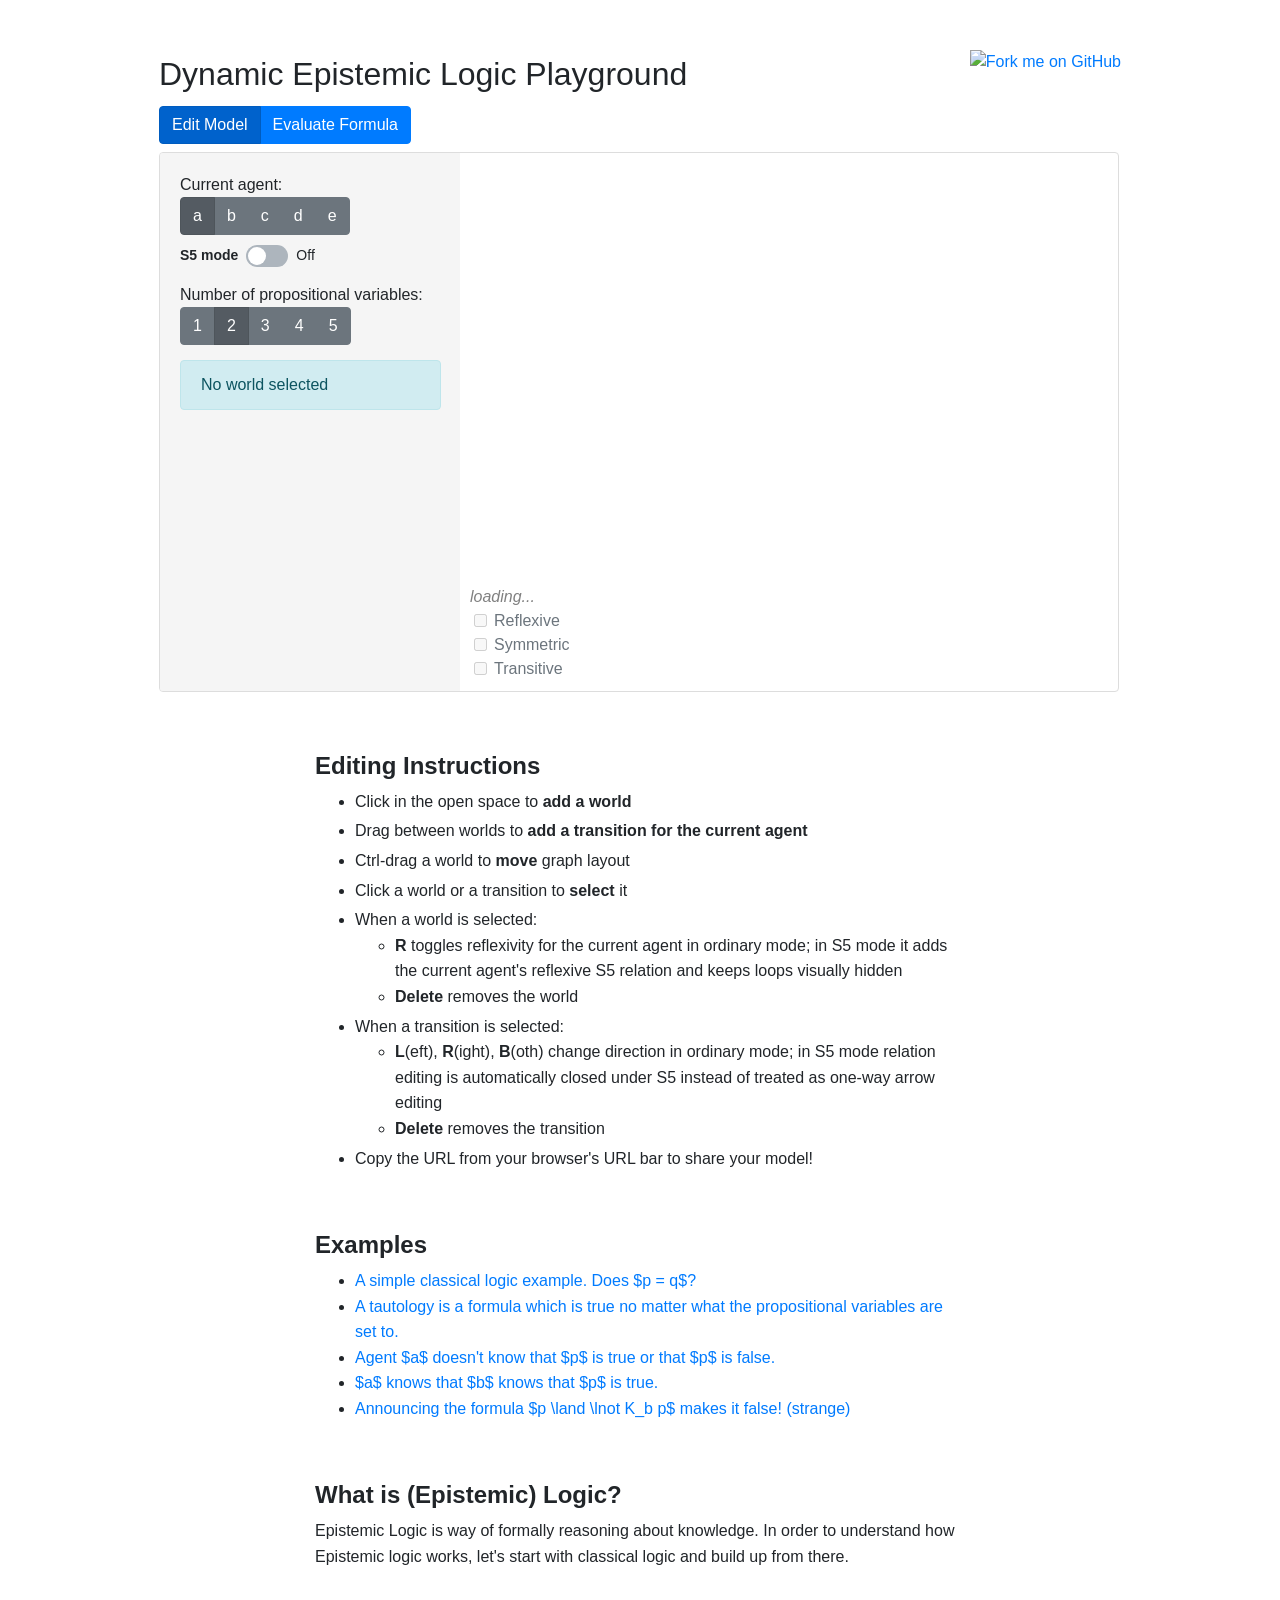
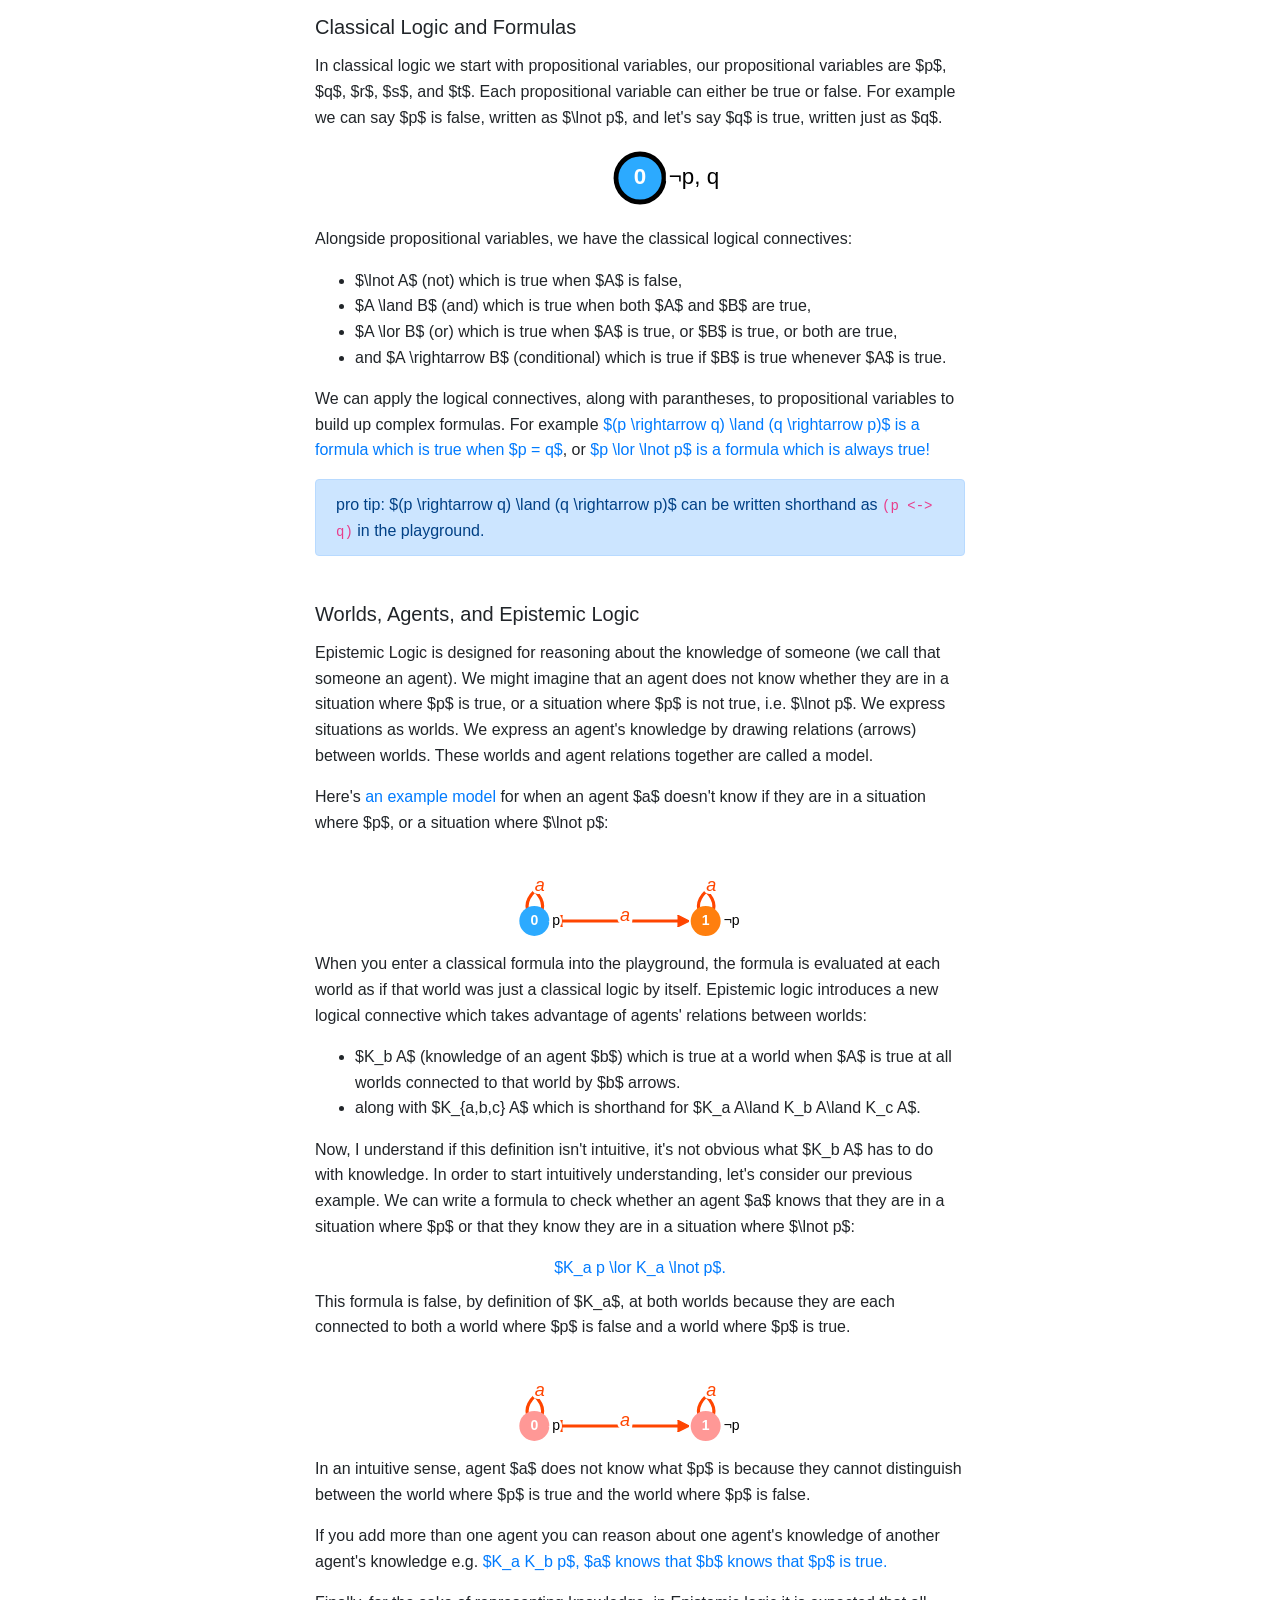
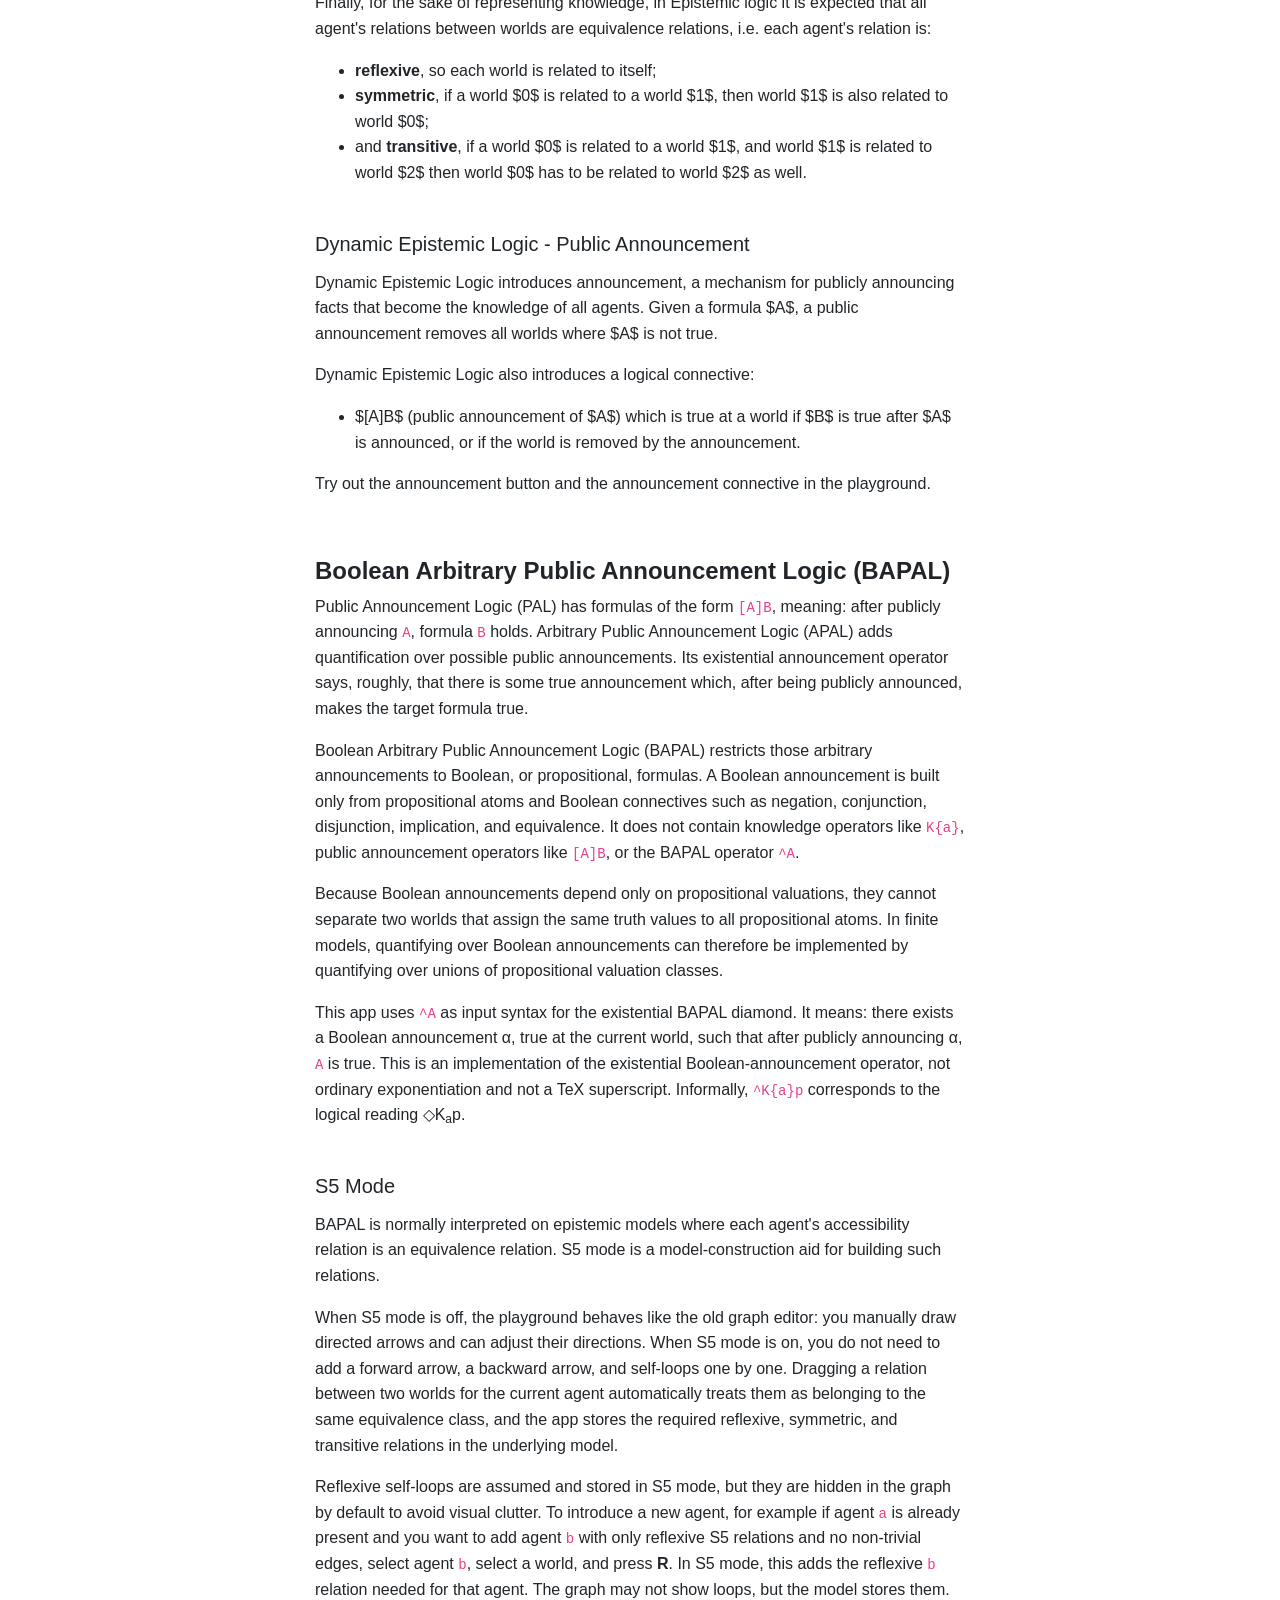
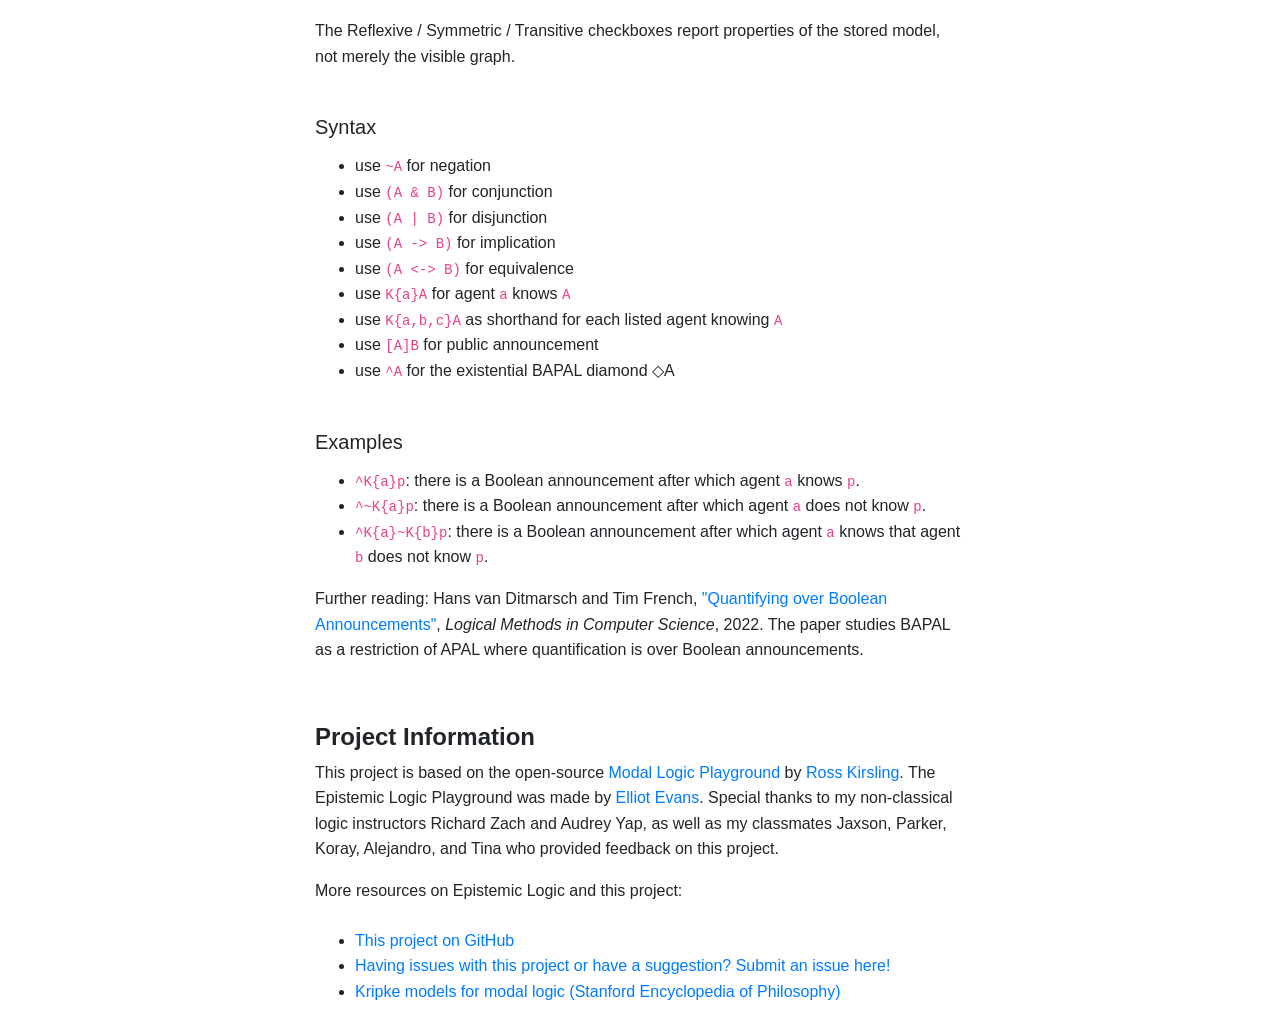
==== index.html @ 9761583e "add stronger verification and refine documentation on S5 button" ====
<!DOCTYPE html>
<html>
  <head>
    <meta charset="utf-8">
    <title>Dynamic Epistemic Logic Playground</title>
    <link rel="stylesheet" href="https://maxcdn.bootstrapcdn.com/bootstrap/4.0.0/css/bootstrap.min.css" integrity="sha384-Gn5384xqQ1aoWXA+058RXPxPg6fy4IWvTNh0E263XmFcJlSAwiGgFAW/dAiS6JXm" crossorigin="anonymous">
    <link rel="stylesheet" href="css/app.css">
  </head>

  <body>
    <div id="page-container">
      <a href="https://github.com/vezwork/modallogic"><img class="github-link" src="img/blacktocat-32.png" title="Fork me on GitHub"></a>
      <h1>Dynamic Epistemic Logic Playground</h1>
      <section id="app">
        <div id="mode-select" class="btn-group">
          <button class="btn btn-primary active" onclick="setAppMode(MODE.EDIT)">
            <i class="icon-pencil icon-white"></i> Edit Model
          </button>
          <button class="btn btn-primary" onclick="setAppMode(MODE.EVAL)">
            <i class="icon-eye-open icon-white"></i> Evaluate Formula
          </button>
        </div>
        <div id="app-body">
          <div class="panel tab-content">
            <div id="edit-pane" class="tab-pane active">
              <div class="agent-btns">
                Current agent:<br>
                <div class="btn-group">
                  <button class="btn btn-secondary active" onclick="setCurrentAgent(0)">a</button>
                  <button class="btn btn-secondary" onclick="setCurrentAgent(1)">b</button>
                  <button class="btn btn-secondary" onclick="setCurrentAgent(2)">c</button>
                  <button class="btn btn-secondary" onclick="setCurrentAgent(3)">d</button>
                  <button class="btn btn-secondary" onclick="setCurrentAgent(4)">e</button>
                </div>
                <div class="s5-mode mt-2">
                  <label class="s5-switch" for="s5-mode-toggle">
                    <span class="s5-switch-label">S5 mode</span>
                    <input id="s5-mode-toggle" type="checkbox" role="switch" onchange="setS5Mode(this.checked)">
                    <span class="s5-switch-slider" aria-hidden="true"></span>
                    <span id="s5-mode-state" class="s5-switch-state">Off</span>
                  </label>
                </div>
              </div>
              <div class="var-count mt-3">
                Number of propositional variables:<br>
                <div class="btn-group">
                  <button class="btn btn-secondary" onclick="setVarCount(1)">1</button>
                  <button class="btn btn-secondary active" onclick="setVarCount(2)">2</button>
                  <button class="btn btn-secondary" onclick="setVarCount(3)">3</button>
                  <button class="btn btn-secondary" onclick="setVarCount(4)">4</button>
                  <button class="btn btn-secondary" onclick="setVarCount(5)">5</button>
                </div>
              </div>
              <div class="alert alert-info">
                <div class="selected-node-id">No world selected</div>
                <table class="propvars inactive">
                  <tbody>
                    <tr class=""><td class="var-name">p:</td><td class="var-value"><div class="btn-group">
                      <button class="btn btn-small btn-success" onclick="setVarForSelectedNode(0,true)">True</button>
                      <button class="btn btn-small btn-danger" onclick="setVarForSelectedNode(0,false)">False</button>
                    </div></td></tr>
                    <tr class=""><td class="var-name">q:</td><td class="var-value"><div class="btn-group">
                      <button class="btn btn-small btn-success" onclick="setVarForSelectedNode(1,true)">True</button>
                      <button class="btn btn-small btn-danger" onclick="setVarForSelectedNode(1,false)">False</button>
                    </div></td></tr>
                    <tr class="inactive"><td class="var-name">r:</td><td class="var-value"><div class="btn-group">
                      <button class="btn btn-small btn-success" onclick="setVarForSelectedNode(2,true)">True</button>
                      <button class="btn btn-small btn-danger" onclick="setVarForSelectedNode(2,false)">False</button>
                    </div></td></tr>
                    <tr class="inactive"><td class="var-name">s:</td><td class="var-value"><div class="btn-group">
                      <button class="btn btn-small btn-success" onclick="setVarForSelectedNode(3,true)">True</button>
                      <button class="btn btn-small btn-danger" onclick="setVarForSelectedNode(3,false)">False</button>
                    </div></td></tr>
                    <tr class="inactive"><td class="var-name">t:</td><td class="var-value"><div class="btn-group">
                      <button class="btn btn-small btn-success" onclick="setVarForSelectedNode(4,true)">True</button>
                      <button class="btn btn-small btn-danger" onclick="setVarForSelectedNode(4,false)">False</button>
                    </div></td></tr>
                  </tbody>
                </table>
              </div>
            </div>
            <div id="eval-pane" class="tab-pane">
              <div class="eval-input">
                Enter a formula:
                <input type="text" placeholder="e.g., (p -> K{a}p)">
                <button class="btn btn-primary" onclick="evaluateFormula()">Evaluate</button>
                or
                <button class="btn btn-dark" onclick="announceFormula()">[📣]Announce</button>
              </div>
              <div class="eval-output inactive">
              </div>
              <div class="instructions">
                <ul class="unstyled pl-4">
                  <li>
                    When entering a formula:
                    <ul class="pl-2">
                      <li>use <code>~A</code> for $\lnot{}A$</li>
                      <li>use <code>(A &amp; B)</code> for $(A\land{}B)$</li>
                      <li>use <code>(A | B)</code> for $(A\lor{}B)$</li>
                      <li>use <code>(A -&gt; B)</code> for $(A\rightarrow{}B)$</li>
                      <li>use <code>K{a,b,c}A</code> for $K_{a,b,c}A$</li>
                      <li>use <code>[A]B</code> for $[A]B$</li>
                      <li>use <code>^A</code> for &#9671;A (BAPAL)</li>
                    </ul>
                  </li>
                </ul>
              </div>
            </div>
          </div>
          <div style="position: absolute; bottom: 10px; left: 310px; z-index: 10;">
            <i style="color: gray;" id="checks-title">loading...</i><br>
            <input type="checkbox" class="form-check-input ml-1" id="reflexive-check" disabled>
            <label class="form-check-label ml-4" for="reflexive-check">Reflexive</label><br>
            <input type="checkbox" class="form-check-input ml-1" id="symmetric-check" disabled>
            <label class="form-check-label ml-4" for="symmetric-check">Symmetric</label><br>
            <input type="checkbox" class="form-check-input ml-1" id="transitive-check" disabled>
            <label class="form-check-label ml-4" for="transitive-check">Transitive</label>
          </div>
          <div class="graph"></div>
          <div class="current-formula inactive"></div>
        </div>
      </section>
      <section class="text-section">
        <h2>Editing Instructions</h2>
        <ul class="unstyled">
          <li class="mb-1">Click in the open space to <strong>add a world</strong></li>
          <li class="mb-1">Drag between worlds to <strong>add a transition for the current agent</strong></li>
          <li class="mb-1">Ctrl-drag a world to <strong>move</strong> graph layout</li>
          <li class="mb-1">Click a world or a transition to <strong>select</strong> it</li>
          <li class="mb-1">
            When a world is selected:
            <ul>
              <li><strong>R</strong> toggles reflexivity for the current agent in ordinary mode; in S5 mode it adds the current agent's reflexive S5 relation and keeps loops visually hidden</li>
              <li><strong>Delete</strong> removes the world</li>
            </ul>
          </li>
          <li class="mb-1">
            When a transition is selected:
            <ul>
              <li><strong>L</strong>(eft), <strong>R</strong>(ight), <strong>B</strong>(oth) change direction in ordinary mode; in S5 mode relation editing is automatically closed under S5 instead of treated as one-way arrow editing</li>
              <li><strong>Delete</strong> removes the transition</li>
            </ul>
          </li>
          <li class="mb-1">Copy the URL from your browser's URL bar to share your model!</li>
        </ul>
      </section>
      <section class="text-section">
        <h2>Examples</h2>
        <ul>
        <li><a href="https://vezwork.github.io/modallogic/index.html?model=;AqS?formula=(p-q)&(q-p)">A simple classical logic example. Does $p = q$?</a></li>
        <li><a href="https://vezwork.github.io/modallogic/index.html?model=;AqS?formula=p|~p">A tautology is a formula which is true no matter what the propositional variables are set to.</a></li>
        <li><a href="https://vezwork.github.io/modallogic/index.html?model=ApS1a,0a,;AS0a,1a,?formula=K{a}p|(K{a}(~p))">Agent $a$ doesn't know that $p$ is true or that $p$ is false.</a></li>
        <li><a href="https://vezwork.github.io/modallogic/index.html?model=ApqS1a,0a,2b,0b,1b,4a,;ApqS0a,1a,2b,1b,0b,4a,;ApqS0b,1b,2b,2a,;;AS1a,0a,4a,4b,?formula=K{a}K{b}p">$a$ knows that $b$ knows that $p$ is true.</a></li>
        <li><a href="https://vezwork.github.io/modallogic/index.html?model=;ApS2b,3a,1b,1a,;AS1b,2a,2b,;ApqS1a,3a,3b,?formula=[p&~K{b}p](p&~K{b}p)">Announcing the formula $p \land \lnot K_b p$ makes it false! (strange)</a></li>
        </ul>
      </section>
      <section class="text-section">
        <h2>What is (Epistemic) Logic?</h2>
        Epistemic Logic is way of formally reasoning about knowledge.
        In order to understand how Epistemic logic works, let's start with classical logic and build
        up from there.
        <h3>Classical Logic and Formulas</h3>
        <p>
        In classical logic we start with propositional variables, our propositional
        variables are $p$, $q$, $r$, $s$, and $t$. Each propositional variable can either be
        true or false. For example we can say $p$ is false, written as $\lnot p$, and let's say
        $q$ is true, written just as $q$.
        </p>
        <svg viewbox="-50 -20 100 50" height="80" style="margin: 0 auto; display: block;">
          <g><circle class="node" r="15" style="fill: rgb(44, 170, 255); stroke-width: 3px; stroke: black;"></circle><text x="0" y="4" class="id" fill="white">0</text><text x="18" y="4" class="shadow">¬p, q</text><text x="18" y="4">¬p, q</text></g>
        </svg>
        <p>
        Alongside propositional variables, we have the classical logical connectives:
        </p>
        <ul>
          <li>$\lnot A$ (not) which is true when $A$ is false,</li>
          <li>$A \land B$ (and) which is true when both $A$ and $B$ are true,</li>
          <li>$A \lor B$ (or) which is true when $A$ is true, or $B$ is true, or both are true,</li>
          <li>and $A \rightarrow B$ (conditional) which is true if $B$ is true whenever $A$ is true.</li>
        </ul>
        <p>
        We can apply the logical connectives, along with parantheses,
        to propositional variables to build up complex formulas. For example
        <a href="https://vezwork.github.io/modallogic/index.html?model=;AqS?formula=(p-q)&(q-p)">$(p \rightarrow q) \land (q \rightarrow p)$ is a formula which is true when $p = q$</a>,
        or <a href="https://vezwork.github.io/modallogic/index.html?model=;AqS?formula=p|~p">$p \lor \lnot p$ is a formula which is always true!</a>
        </p>
        <div class="alert alert-primary mt-3">
          pro tip: $(p \rightarrow q) \land (q \rightarrow p)$ can
          be written shorthand as <code>(p &lt;-&gt; q)</code> in the playground.
        </div>
        <h3>Worlds, Agents, and Epistemic Logic</h3>
        <p>
        Epistemic Logic is designed for reasoning about the knowledge of someone (we call that someone an agent).
        We might imagine that an agent does not know whether they are in a situation where
        $p$ is true, or a situation where $p$ is not true, i.e. $\lnot p$.
        We express situations as worlds.
        We express an agent's knowledge by drawing relations (arrows) between worlds. These worlds
        and agent relations together are called a model.
        </p>
        <p>
        Here's <a href="https://vezwork.github.io/modallogic/index.html?model=ApS1a,0a,;AS0a,1a,">an example model</a> for when an agent $a$ doesn't know if they are in
        a situation where $p$, or a situation where $\lnot p$:
        </p>
        <svg viewbox="290 200 100 100" width="300" height="100" style="display: block; margin: 0 auto;">
          <defs><marker id="mid-arrow-a" viewBox="-2 -5 10 10" refX="0" markerWidth="10" markerHeight="10" orient="0"><text class="agent-text agent-a">a</text></marker></defs>
          <defs><marker id="end-arrow-a" viewBox="0 -5 10 10" refX="6" markerWidth="4" markerHeight="4" orient="auto"><path d="M0,-5L10,0L0,5" class="agent-a"></path></marker></defs>
          <defs><marker id="start-arrow-a" viewBox="0 -5 10 10" refX="4" markerWidth="4" markerHeight="4" orient="auto"><path d="M10,-5L0,0L10,5" fill="#000" class="agent-a"></path></marker></defs>
          <g><path class="link agent-a" d="M255.32746765464503,269.9349482346648Q287.66351853041107 269.967473900772,319.9995694061771 269.9999995668793Q352.3356202819432 270.0325252329866,384.6716711577092 270.0650508990939" style="marker-end: url(&quot;#end-arrow-a&quot;); marker-mid: url(&quot;#mid-arrow-a&quot;); marker-start: url(&quot;#start-arrow-a&quot;);"></path><path class="link agent-a" d="M234.32747827813984,269.9138251035397Q219.57956117754583 254.6638598185298,234.82747827813984 239.9138251035397Q250.07539537873384 254.6638598185298,235.32747827813984 269.9138251035397" style="marker-start: url(&quot;#start-arrow-a&quot;); marker-end: url(&quot;#end-arrow-a&quot;); marker-mid: url(&quot;#mid-arrow-a&quot;);"></path><path class="link agent-a" d="M405.6716605342144,270.08617403021896Q390.9237434336204 254.83620874520906,406.1716605342144 240.08617403021896Q421.41957763480843 254.83620874520906,406.6716605342144 270.08617403021896" style="marker-start: url(&quot;#start-arrow-a&quot;); marker-end: url(&quot;#end-arrow-a&quot;); marker-mid: url(&quot;#mid-arrow-a&quot;);"></path></g>
          <g><g class="" transform="translate(234.32747827813984,269.9138251035397)"><circle class="node" r="15" style="fill: rgb(44, 170, 255);"></circle><text x="0" y="4" class="id" fill="white">0</text><text x="18" y="4" class="shadow">p</text><text x="18" y="4">p</text></g><g transform="translate(405.6716605342144,270.08617403021896)"><circle class="node" r="15" style="fill: rgb(255, 127, 14); stroke-width: 3px; stroke: transparent;" transform=""></circle><text x="0" y="4" class="id" fill="white">1</text><text x="18" y="4" class="shadow">¬p</text><text x="18" y="4">¬p</text></g></g>
        </svg>
        <p>
        When you enter a classical formula into the playground, the formula is evaluated at each world as if that
        world was just a classical logic by itself. Epistemic logic introduces a new logical connective which takes advantage of agents' relations
        between worlds:
        </p>
        <ul>
          <li>$K_b A$ (knowledge of an agent $b$) which is true at a world when $A$ is true at all worlds connected to that
            world by $b$ arrows.</li>
          <li>along with $K_{a,b,c} A$ which is shorthand for $K_a A\land K_b A\land K_c A$.</li>
        </ul>
        <p>
        Now, I understand if this definition isn't intuitive, it's not obvious what $K_b A$ has
        to do with knowledge. In order to start intuitively understanding, let's consider our previous
        example.
        We can write a formula to check whether an agent $a$ knows that they are in
        a situation where $p$ or that they know they are in a situation where $\lnot p$:
        </p>
        <div class="mt-2 mb-2" style="display: block; text-align: center;"><a href="https://vezwork.github.io/modallogic/index.html?model=ApS1a,0a,;AS0a,1a,?formula=K{a}p|(K{a}(~p))">$K_a p \lor K_a \lnot p$.</a></div>
        <p>
        This formula is false, by definition of $K_a$, at both worlds because they are each connected to both a world
        where $p$ is false and a world where $p$ is true.
        </p>
        <svg viewbox="290 200 100 100" width="300" height="100" style="display: block; margin: 0 auto;">
          <defs><marker id="mid-arrow-a" viewBox="-2 -5 10 10" refX="0" markerWidth="10" markerHeight="10" orient="0"><text class="agent-text agent-a">a</text></marker></defs>
          <defs><marker id="end-arrow-a" viewBox="0 -5 10 10" refX="6" markerWidth="4" markerHeight="4" orient="auto"><path d="M0,-5L10,0L0,5" class="agent-a"></path></marker></defs>
          <defs><marker id="start-arrow-a" viewBox="0 -5 10 10" refX="4" markerWidth="4" markerHeight="4" orient="auto"><path d="M10,-5L0,0L10,5" fill="#000" class="agent-a"></path></marker></defs>
          <g><path class="link agent-a" d="M255.32746765464503,269.9349482346648Q287.66351853041107 269.967473900772,319.9995694061771 269.9999995668793Q352.3356202819432 270.0325252329866,384.6716711577092 270.0650508990939" style="marker-end: url(&quot;#end-arrow-a&quot;); marker-mid: url(&quot;#mid-arrow-a&quot;); marker-start: url(&quot;#start-arrow-a&quot;);"></path><path class="link agent-a" d="M234.32747827813984,269.9138251035397Q219.57956117754583 254.6638598185298,234.82747827813984 239.9138251035397Q250.07539537873384 254.6638598185298,235.32747827813984 269.9138251035397" style="marker-start: url(&quot;#start-arrow-a&quot;); marker-end: url(&quot;#end-arrow-a&quot;); marker-mid: url(&quot;#mid-arrow-a&quot;);"></path><path class="link agent-a" d="M405.6716605342144,270.08617403021896Q390.9237434336204 254.83620874520906,406.1716605342144 240.08617403021896Q421.41957763480843 254.83620874520906,406.6716605342144 270.08617403021896" style="marker-start: url(&quot;#start-arrow-a&quot;); marker-end: url(&quot;#end-arrow-a&quot;); marker-mid: url(&quot;#mid-arrow-a&quot;);"></path></g>
          <g><g class="" transform="translate(234.32747827813984,269.9138251035397)"><circle class="node" r="15" style="fill: #ff9896;"></circle><text x="0" y="4" class="id" fill="white">0</text><text x="18" y="4" class="shadow">p</text><text x="18" y="4">p</text></g><g transform="translate(405.6716605342144,270.08617403021896)"><circle class="node" r="15" style="fill: #ff9896; stroke-width: 3px; stroke: transparent;" transform=""></circle><text x="0" y="4" class="id" fill="white">1</text><text x="18" y="4" class="shadow">¬p</text><text x="18" y="4">¬p</text></g></g>
        </svg>
        <p>
        In an intuitive sense, agent $a$ does not know what $p$ is because they cannot distinguish between
        the world where $p$ is true and the world where $p$ is false.
        </p>
        <p>
        If you add more than one agent you can reason about one agent's knowledge of
        another agent's knowledge e.g. <a href="https://vezwork.github.io/modallogic/index.html?model=ApqS1a,0a,2b,0b,1b,4a,;ApqS0a,1a,2b,1b,0b,4a,;ApqS0b,1b,2b,2a,;;AS1a,0a,4a,4b,?formula=K{a}K{b}p">$K_a K_b p$, $a$ knows that $b$ knows that $p$ is true.</a>
        </p>
        <p>
          Finally, for the sake of representing knowledge, in Epistemic logic it is expected that all agent's relations between worlds are
          equivalence relations, i.e. each agent's relation is:
        </p>
        <ul>
          <li><b>reflexive</b>, so each world is related to itself;</li>
          <li><b>symmetric</b>, if a world $0$ is related to a world $1$, then world $1$ is also related to world $0$;</li>
          <li>and <b>transitive</b>, if a world $0$ is related to a world $1$, and world $1$ is related to world $2$ then
            world $0$ has to be related to world $2$ as well.
          </li>
        </ul>
        <h3>Dynamic Epistemic Logic - Public Announcement</h3>
        <p>
        Dynamic Epistemic Logic introduces announcement, a mechanism for publicly announcing facts that
        become the knowledge of all agents. Given a formula $A$, a public announcement removes all
        worlds where $A$ is not true.
        </p>
        <p>
        Dynamic Epistemic Logic also introduces a logical connective:
        </p>
        <ul>
          <li>$[A]B$ (public announcement of $A$) which is true at a world if $B$ is true after $A$ is announced, or if the world
            is removed by the announcement.</li>
        </ul>
        <p>
        Try out the announcement button and the announcement connective in the playground.
        </p>
      </section>
      <section class="text-section">
        <h2>Boolean Arbitrary Public Announcement Logic (BAPAL)</h2>
        <p>
          Public Announcement Logic (PAL) has formulas of the form <code>[A]B</code>, meaning:
          after publicly announcing <code>A</code>, formula <code>B</code> holds. Arbitrary Public
          Announcement Logic (APAL) adds quantification over possible public announcements. Its
          existential announcement operator says, roughly, that there is some true announcement
          which, after being publicly announced, makes the target formula true.
        </p>
        <p>
          Boolean Arbitrary Public Announcement Logic (BAPAL) restricts those arbitrary
          announcements to Boolean, or propositional, formulas. A Boolean announcement is built only
          from propositional atoms and Boolean connectives such as negation, conjunction,
          disjunction, implication, and equivalence. It does not contain knowledge operators like
          <code>K{a}</code>, public announcement operators like <code>[A]B</code>, or the BAPAL
          operator <code>^A</code>.
        </p>
        <p>
          Because Boolean announcements depend only on propositional valuations, they cannot separate
          two worlds that assign the same truth values to all propositional atoms. In finite models,
          quantifying over Boolean announcements can therefore be implemented by quantifying over
          unions of propositional valuation classes.
        </p>
        <p>
          This app uses <code>^A</code> as input syntax for the existential BAPAL diamond. It means:
          there exists a Boolean announcement &alpha;, true at the current world, such that after
          publicly announcing &alpha;, <code>A</code> is true. This is an implementation of the
          existential Boolean-announcement operator, not ordinary exponentiation and not a TeX
          superscript. Informally, <code>^K{a}p</code> corresponds to the logical reading
          &#9671;K<sub>a</sub>p.
        </p>
        <h3>S5 Mode</h3>
        <p>
          BAPAL is normally interpreted on epistemic models where each agent's accessibility
          relation is an equivalence relation. S5 mode is a model-construction aid for building
          such relations.
        </p>
        <p>
          When S5 mode is off, the playground behaves like the old graph editor: you manually draw
          directed arrows and can adjust their directions. When S5 mode is on, you do not need to
          add a forward arrow, a backward arrow, and self-loops one by one. Dragging a relation
          between two worlds for the current agent automatically treats them as belonging to the
          same equivalence class, and the app stores the required reflexive, symmetric, and
          transitive relations in the underlying model.
        </p>
        <p>
          Reflexive self-loops are assumed and stored in S5 mode, but they are hidden in the graph
          by default to avoid visual clutter. To introduce a new agent, for example if agent
          <code>a</code> is already present and you want to add agent <code>b</code> with only
          reflexive S5 relations and no non-trivial edges, select agent <code>b</code>, select a
          world, and press <strong>R</strong>. In S5 mode, this adds the reflexive
          <code>b</code> relation needed for that agent. The graph may not show loops, but the
          model stores them.
        </p>
        <p>
          The Reflexive / Symmetric / Transitive checkboxes report properties of the stored model,
          not merely the visible graph.
        </p>
        <h3>Syntax</h3>
        <ul>
          <li>use <code>~A</code> for negation</li>
          <li>use <code>(A &amp; B)</code> for conjunction</li>
          <li>use <code>(A | B)</code> for disjunction</li>
          <li>use <code>(A -&gt; B)</code> for implication</li>
          <li>use <code>(A &lt;-&gt; B)</code> for equivalence</li>
          <li>use <code>K{a}A</code> for agent <code>a</code> knows <code>A</code></li>
          <li>use <code>K{a,b,c}A</code> as shorthand for each listed agent knowing <code>A</code></li>
          <li>use <code>[A]B</code> for public announcement</li>
          <li>use <code>^A</code> for the existential BAPAL diamond &#9671;A</li>
        </ul>
        <h3>Examples</h3>
        <ul>
          <li><code>^K{a}p</code>: there is a Boolean announcement after which agent <code>a</code> knows <code>p</code>.</li>
          <li><code>^~K{a}p</code>: there is a Boolean announcement after which agent <code>a</code> does not know <code>p</code>.</li>
          <li><code>^K{a}~K{b}p</code>: there is a Boolean announcement after which agent <code>a</code> knows that agent <code>b</code> does not know <code>p</code>.</li>
        </ul>
        <p>
          Further reading: Hans van Ditmarsch and Tim French,
          <a href="https://doi.org/10.46298/lmcs-18(1:20)2022">"Quantifying over Boolean Announcements"</a>,
          <em>Logical Methods in Computer Science</em>, 2022. The paper studies BAPAL as a
          restriction of APAL where quantification is over Boolean announcements.
        </p>
      </section>
      <section class="text-section">
        <h2>Project Information</h2>
        <p>
        This project is based on the open-source <a href="http://rkirsling.github.io/modallogic/">Modal Logic Playground</a> by <a href="https://github.com/rkirsling">Ross Kirsling</a>.
        The Epistemic Logic Playground was made by <a href="https://elliot.website">Elliot Evans</a>.
        Special thanks to my non-classical logic instructors Richard Zach and Audrey Yap, as well
        as my classmates Jaxson, Parker, Koray, Alejandro, and Tina who provided feedback on this project.
        </p>
        <p class="mb-4">
        More resources on Epistemic Logic and this project:
        </p>
        <ul>
          <li><a href="https://github.com/vezwork/modallogic">This project on GitHub</a></li>
          <li><a href="https://github.com/vezwork/modallogic/issues/new">Having issues with this project or have a suggestion? Submit an issue here!</a></li>
          <li><a href="https://plato.stanford.edu/entries/dynamic-epistemic/appendix-A-kripke.html">Kripke models for modal logic (Stanford Encyclopedia of Philosophy)</a></li>
        </ul>
      </section>
    </div>
  </body>

  <script type="text/x-mathjax-config">MathJax.Hub.Config({ tex2jax: { inlineMath: [['$','$']] } });</script>
  <script type="text/javascript" async
    src="https://cdnjs.cloudflare.com/ajax/libs/mathjax/2.7.7/MathJax.js?config=TeX-MML-AM_CHTML">
  </script>
  <script src="lib/d3.min.js"></script>
  <script src="lib/formula-parser.min.js"></script>
  <script src="js/MPL.js"></script>
  <script src="js/app.js"></script>
</html>
---- css/app.css ----
body {
  font-family: 'Open Sans', sans-serif;
}

#page-container {
  width: 962px;
  position: relative;
  margin: 50px auto 0;
}

.inactive {
  display: none;
}
.show {
  display: inline;
}

img.github-link {
  position: absolute;
  top: 0;
  right: 0;
}

h1 {
  font-size: 32px;
  line-height: 48px;
  font-weight: 300;
}

h2 {
  font-size: 24px;
  font-weight: 300;
}

h3 {
  font-size: 20px;
  line-height: 36px;
  font-weight: 300;
}

#app {
  position: relative;
}

#mode-select {
  margin-bottom: 8px;
}

#model-link {
  position: absolute;
  top: 0;
  right: 0;
}

#app-body {
  border: 1px solid #ddd;
  border-radius: 4px;
  width: 960px;
  height: 540px;
  position: relative;
  overflow: hidden;
}

#app-body .panel {
  width: 300px;
  height: 100%;
  padding: 20px 19px 20px 20px;
  background-color: #f5f5f5;
  position: absolute;
  left: 0;
}

#app-body .panel .tab-pane {
  height: 100%;
  position: relative;
  overflow: hidden;
}

div.var-count {
  margin-bottom: 15px;
}

.s5-switch {
  align-items: center;
  cursor: pointer;
  display: inline-flex;
  font-size: 14px;
  gap: 8px;
  margin-bottom: 0;
}

.s5-switch input {
  height: 1px;
  opacity: 0;
  position: absolute;
  width: 1px;
}

.s5-switch-label {
  font-weight: 600;
}

.s5-switch-slider {
  background-color: #adb5bd;
  border-radius: 12px;
  display: inline-block;
  height: 22px;
  position: relative;
  transition: background-color 120ms ease;
  width: 42px;
}

.s5-switch-slider::before {
  background-color: #fff;
  border-radius: 50%;
  content: "";
  height: 18px;
  left: 2px;
  position: absolute;
  top: 2px;
  transition: transform 120ms ease;
  width: 18px;
}

.s5-switch input:checked + .s5-switch-slider {
  background-color: #007bff;
}

.s5-switch input:checked + .s5-switch-slider::before {
  transform: translateX(20px);
}

.s5-switch input:focus + .s5-switch-slider {
  box-shadow: 0 0 0 0.2rem rgba(0, 123, 255, 0.25);
}

.s5-switch-state {
  min-width: 24px;
}

table.propvars {
  position: relative;
  top: -28px;
  left: 70px;
  margin-bottom: -28px;
}

table.propvars td.var-name {
  padding: 0 6px;
}

.eval-input {
  margin-bottom: 10px;
}

.eval-input input {
  width: 100%;
  font-family: Monaco, Menlo, Consolas, "Courier New", monospace;
  font-size: 12px;
  border: none;
  padding: 10px;
}

.eval-output .alert {
  padding-right: 14px;
  margin-bottom: 10px;
}

.eval-output .alert > div {
  overflow-y: auto;
  max-height: 56px;
}

.eval-output .alert > div > div {
  overflow: hidden;
}

.eval-output .symbol {
  width: 20px;
  font-weight: bold;
  display: inline-block;
}

.instructions {
  position: absolute;
  bottom: 0;
  padding-top: 20px;
  margin-top: 20px;
}

.instructions > ul {
  margin-bottom: 0;
}

.instructions > ul > li:not(:last-child) {
  margin-bottom: 8px;
}

#app-body .graph {
  width: 640px;
  height: 540px;
  position: absolute;
  left: 320px;
}

#app-body .current-formula {
  position: absolute;
  top: 0;
  left: 300px;
  background-color: #f5f5f5;
  padding: 10px;
}

svg {
  background-color: #FFF;
  border-radius: 0 3px 3px 0;
  cursor: default;
  -webkit-user-select: none;
  -moz-user-select: none;
  -ms-user-select: none;
  -o-user-select: none;
  user-select: none;
}

svg.edit:not(.active):not(.ctrl) {
  cursor: crosshair;
}

path.link {
  fill: none;
  stroke-width: 3px;
  cursor: default;
}

.agent-a {
  stroke: orangered;
  fill: orangered;
}
.agent-b {
  stroke: orange;
  fill: orange;
}
.agent-c {
  stroke: purple;
  fill: purple;
}
.agent-d {
  stroke: yellowgreen;
  fill: yellowgreen;
}
.agent-e {
  stroke: turquoise;
  fill: turquoise;
}

svg.edit:not(.active):not(.ctrl) path.link {
  cursor: pointer;
}

path.link.selected {
  stroke-dasharray: 10,2;
}

path.link.dragline {
  pointer-events: none;
}

path.link.hidden {
  stroke-width: 0;
}

svg.edit circle.node {
  cursor: pointer;
  stroke-width: 0;
}

g.waiting circle.node {
  fill: #c7c7c7 !important;
  stroke-width: 0;
}

g.true circle.node {
  fill: #98df8a !important;
  stroke-width: 0;
}

g.false circle.node {
  fill: #ff9896 !important;
  stroke-width: 0;
}

text {
  font-size: 14px;
  pointer-events: none;
}

.agent-text {
  stroke: #FFF;
  paint-order: stroke;
  stroke-width: 2px;
  font: italic 6px sans-serif;
}

text.shadow {
  stroke: #FFF;
  stroke-width: 5px;
}

text.id {
  text-anchor: middle;
  font-weight: bold;
}

.text-section {
  width: 650px;
  line-height: 1.6;
  margin: 0 auto;
}

section h2 {
  font-weight: bold;
  margin-top: 60px;
}

section h3 {
  margin-top: 40px;
}

.table-striped tr:last-child td:first-child {
  border-bottom-left-radius: 4px;
}

.table-striped tr:last-child td:last-child {
  border-bottom-right-radius: 4px;
}

.connective-table th,
.connective-table td {
  width: 25%;
}

.truth-table th,
.truth-table td {
  width: 25%;
  text-align: center;
}

.truth-table th:nth-child(2),
.truth-table td:nth-child(2) {
  border-right: 1px solid #ddd;
}

.relation-table th:first-child,
.relation-table td:first-child {
  width: 350px;
}

.relation-table th:nth-child(2),
.relation-table td:nth-child(2) {
  width: 200px;
}

.well > ul, .well > ol, .well > table {
  margin-bottom: 0;
}

.well > p {
  margin-bottom: 8px;
}

.example {
  padding: 0 0 0 15px;
  margin: 30px 0;
  border-left: 5px solid #bce8f1;
}

.svg-well {
  margin: 0 auto 20px;
  width: 350px;
}

svg.static {
  background: none;
  border-radius: none;
}

svg.static * {
  cursor: default;
}

.wffs > div {
  display: inline-block;
  width: 33%;
  text-align: center;
}

.indent {
  margin-left: 10px;
}

footer {
  margin: 75px 0 25px;
  text-align: center;
  font-size: 13px;
}

#link-dialog.in {
  top: 302px;
}

#link-dialog .modal-header {
  background-color: #f7f7f7;
  border-radius: 5px 5px 0 0;
}

#link-dialog input {
  width: 516px;
  background-color: #fff;
  cursor: default;
}
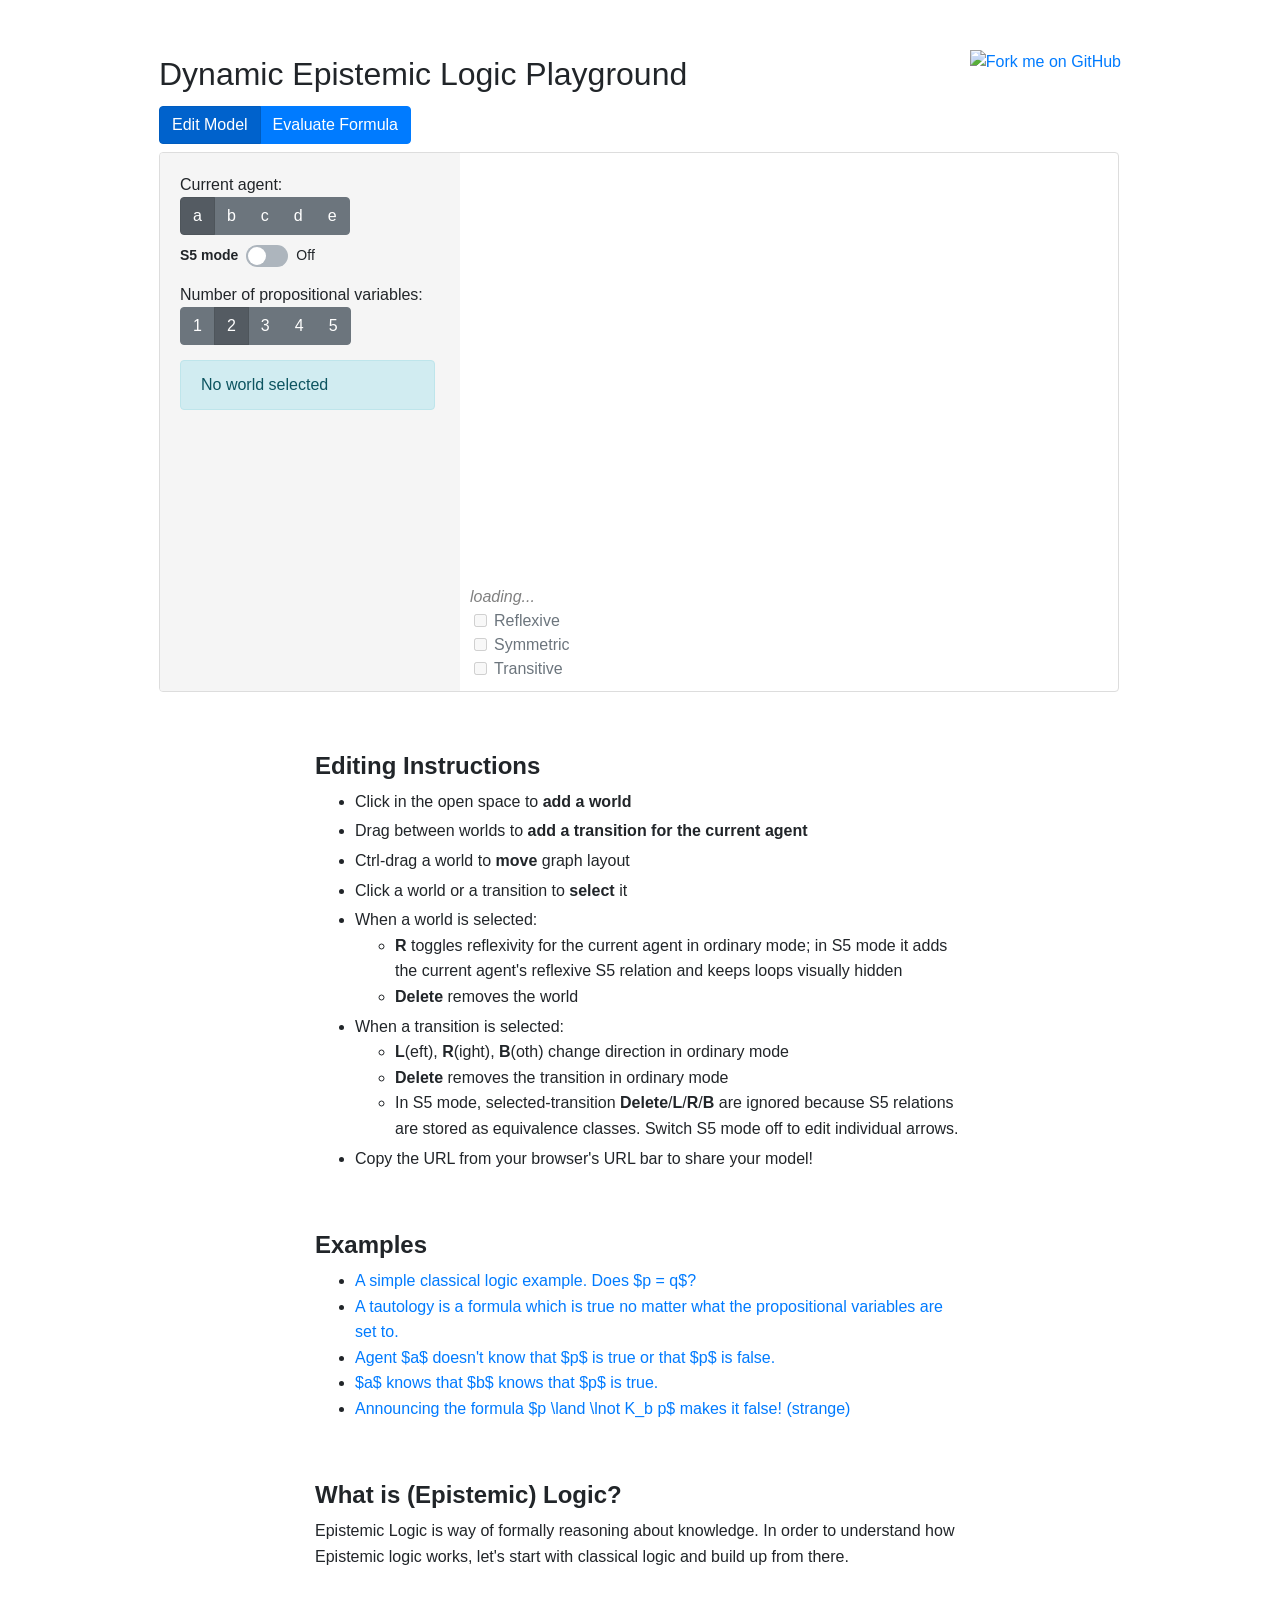
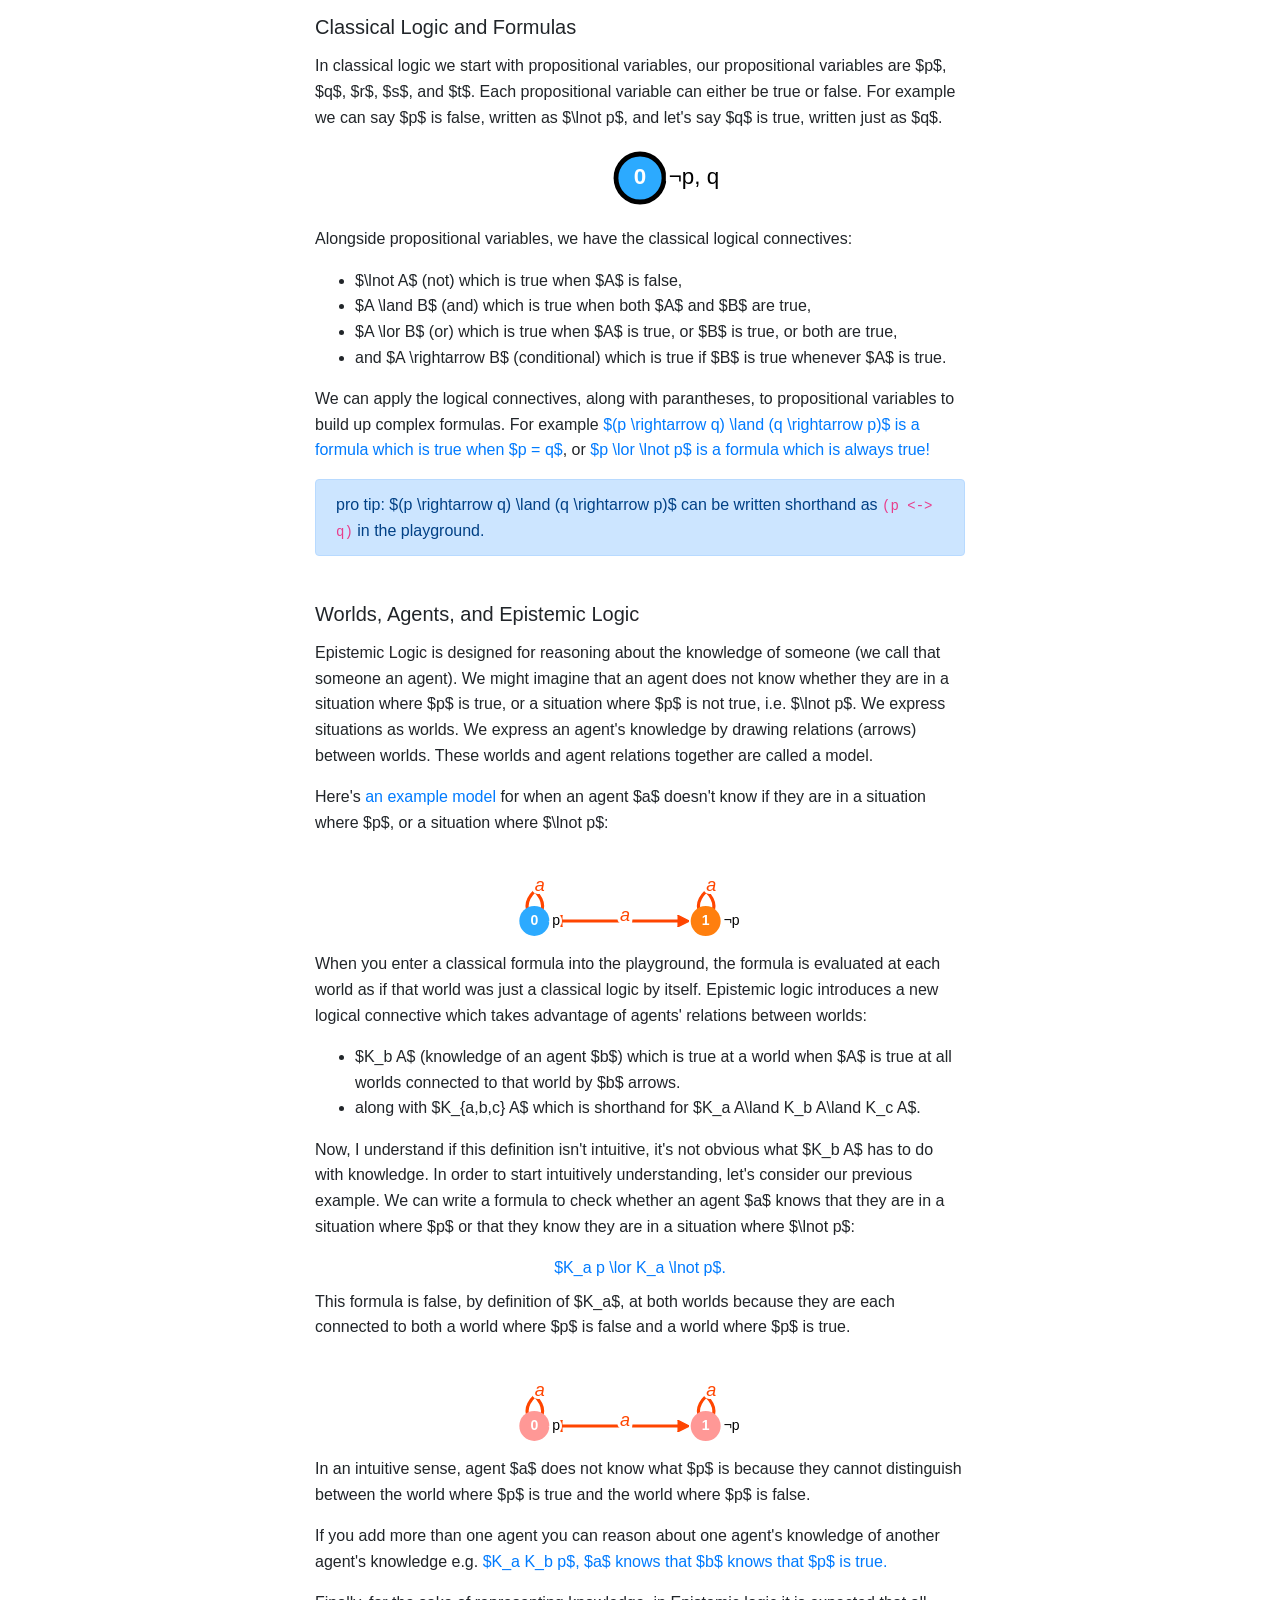
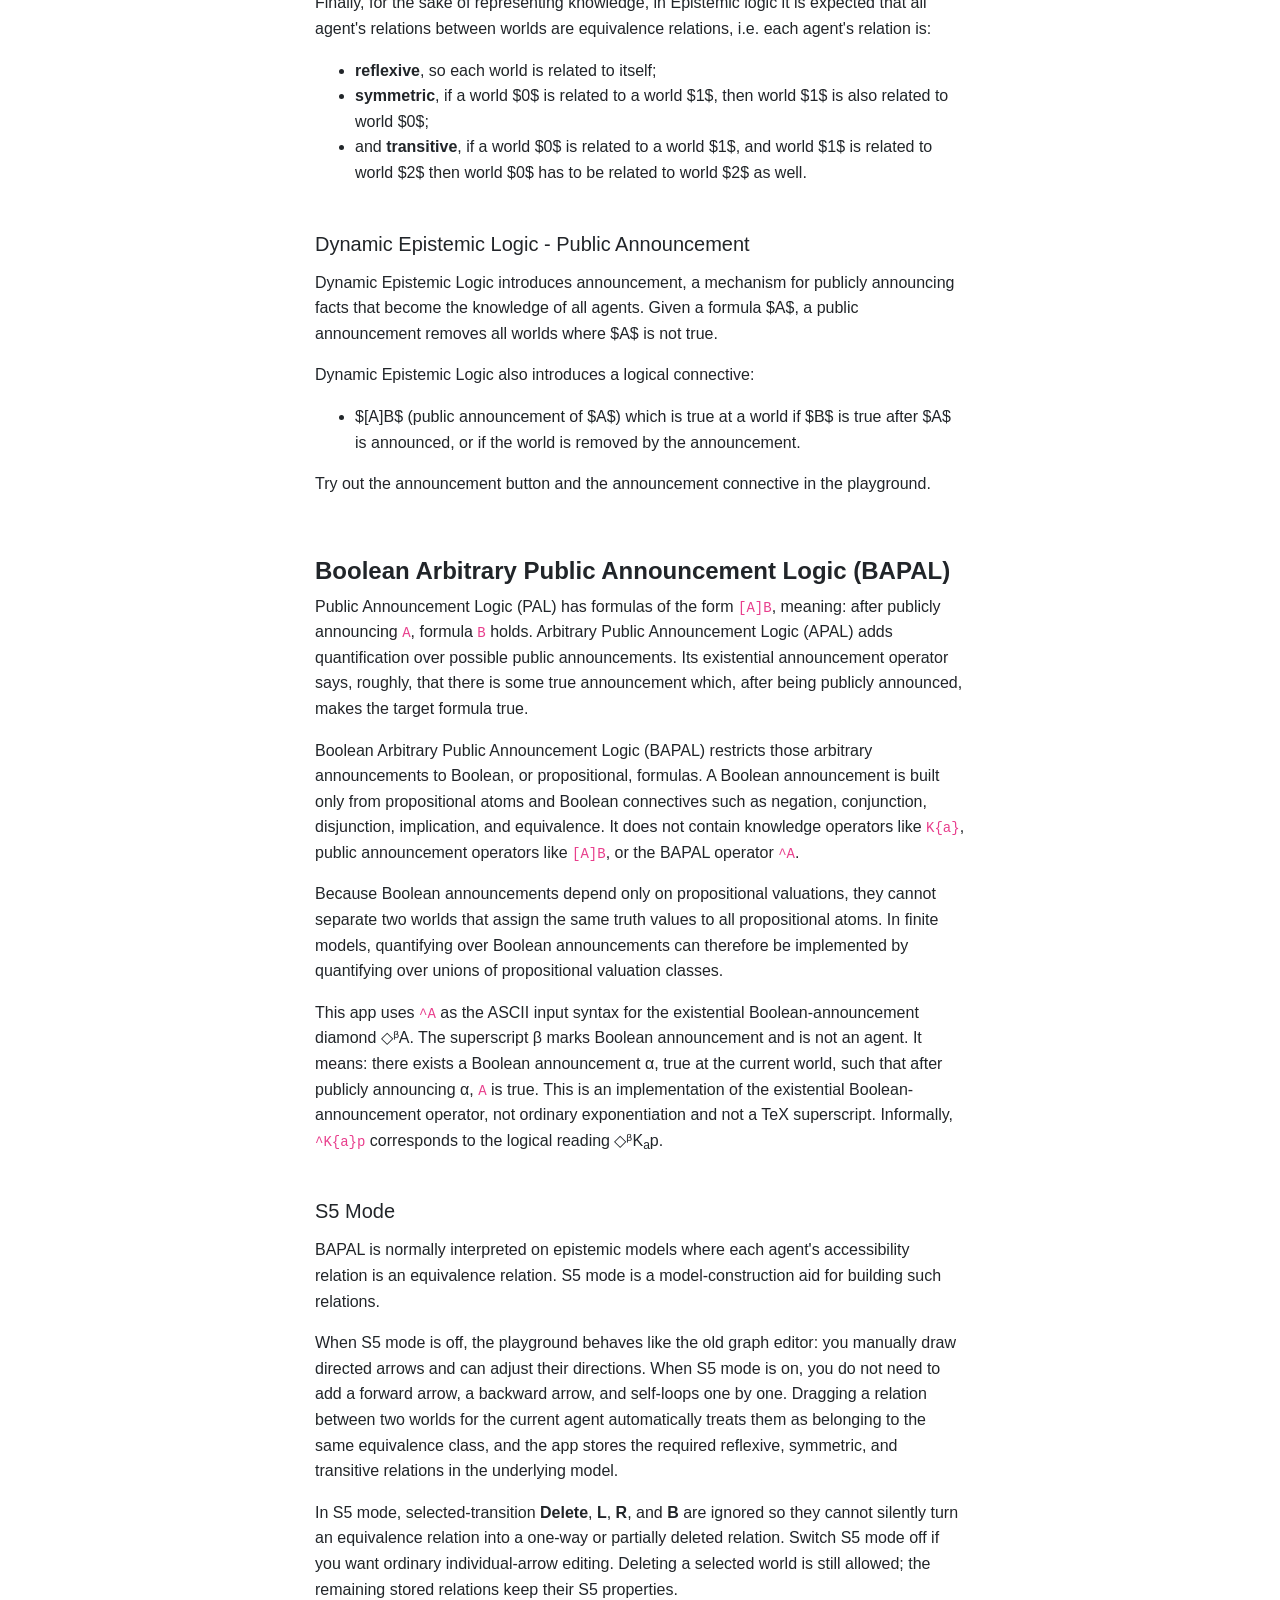
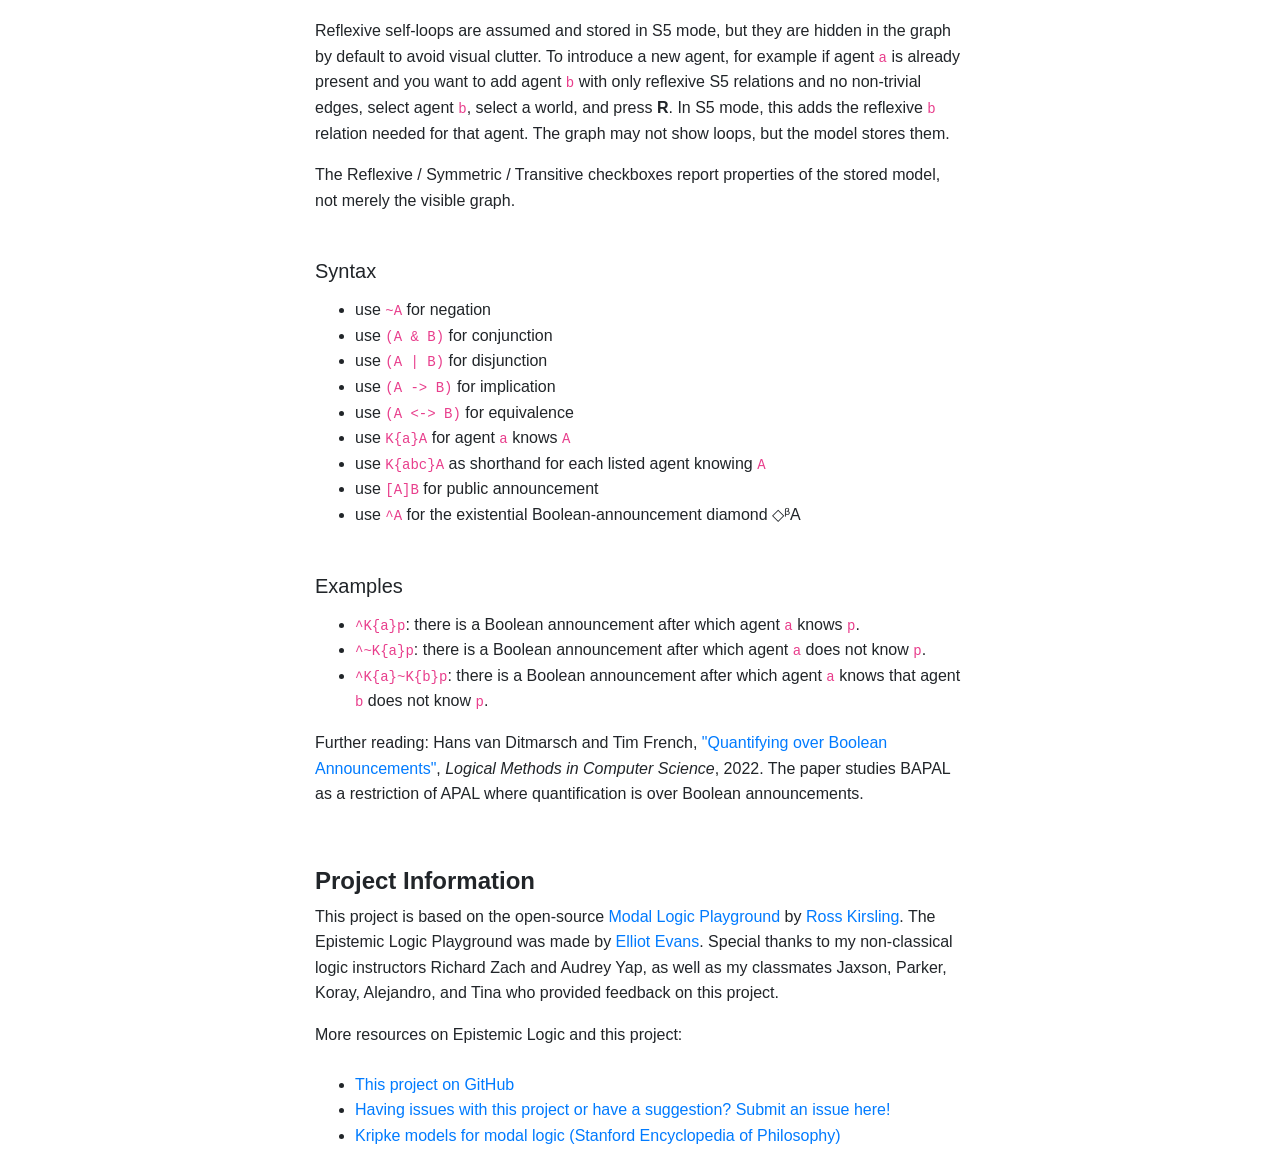
==== commit 92a4ba6c: "refine inteface and add bicondition" ====
--- a/index.html
+++ b/index.html
@@ -39,6 +39,7 @@
                     <span class="s5-switch-slider" aria-hidden="true"></span>
                     <span id="s5-mode-state" class="s5-switch-state">Off</span>
                   </label>
+                  <div id="s5-edit-message" class="alert alert-info mt-2 mb-0 inactive"></div>
                 </div>
               </div>
               <div class="var-count mt-3">
@@ -91,18 +92,15 @@
               </div>
               <div class="instructions">
                 <ul class="unstyled pl-4">
-                  <li>
-                    When entering a formula:
-                    <ul class="pl-2">
-                      <li>use <code>~A</code> for $\lnot{}A$</li>
-                      <li>use <code>(A &amp; B)</code> for $(A\land{}B)$</li>
-                      <li>use <code>(A | B)</code> for $(A\lor{}B)$</li>
-                      <li>use <code>(A -&gt; B)</code> for $(A\rightarrow{}B)$</li>
-                      <li>use <code>K{a,b,c}A</code> for $K_{a,b,c}A$</li>
-                      <li>use <code>[A]B</code> for $[A]B$</li>
-                      <li>use <code>^A</code> for &#9671;A (BAPAL)</li>
-                    </ul>
-                  </li>
+                  <li>use <code>~A</code> for $\lnot{}A$</li>
+                  <li>use <code>(A &amp; B)</code> for $A\land{}B$</li>
+                  <li>use <code>(A | B)</code> for $A\lor{}B$</li>
+                  <li>use <code>(A -&gt; B)</code> for $A\rightarrow{}B$</li>
+                  <li>use <code>(A &lt;-&gt; B)</code> for $A\leftrightarrow{}B$</li>
+                  <li>use <code>K{a}A</code> for agent <code>a</code> knows <code>A</code></li>
+                  <li>use <code>K{abc}A</code> for agents <code>a</code>, <code>b</code>, and <code>c</code> each know <code>A</code></li>
+                  <li>use <code>[A]B</code> for public announcement</li>
+                  <li>use <code>^A</code> for &#9671;&#7517;A, the existential Boolean-announcement diamond</li>
                 </ul>
               </div>
             </div>
@@ -137,8 +135,9 @@
           <li class="mb-1">
             When a transition is selected:
             <ul>
-              <li><strong>L</strong>(eft), <strong>R</strong>(ight), <strong>B</strong>(oth) change direction in ordinary mode; in S5 mode relation editing is automatically closed under S5 instead of treated as one-way arrow editing</li>
-              <li><strong>Delete</strong> removes the transition</li>
+              <li><strong>L</strong>(eft), <strong>R</strong>(ight), <strong>B</strong>(oth) change direction in ordinary mode</li>
+              <li><strong>Delete</strong> removes the transition in ordinary mode</li>
+              <li>In S5 mode, selected-transition <strong>Delete</strong>/<strong>L</strong>/<strong>R</strong>/<strong>B</strong> are ignored because S5 relations are stored as equivalence classes. Switch S5 mode off to edit individual arrows.</li>
             </ul>
           </li>
           <li class="mb-1">Copy the URL from your browser's URL bar to share your model!</li>
@@ -297,12 +296,14 @@
           unions of propositional valuation classes.
         </p>
         <p>
-          This app uses <code>^A</code> as input syntax for the existential BAPAL diamond. It means:
+          This app uses <code>^A</code> as the ASCII input syntax for the existential
+          Boolean-announcement diamond &#9671;&#7517;A. The superscript &beta; marks
+          Boolean announcement and is not an agent. It means:
           there exists a Boolean announcement &alpha;, true at the current world, such that after
           publicly announcing &alpha;, <code>A</code> is true. This is an implementation of the
           existential Boolean-announcement operator, not ordinary exponentiation and not a TeX
           superscript. Informally, <code>^K{a}p</code> corresponds to the logical reading
-          &#9671;K<sub>a</sub>p.
+          &#9671;&#7517;K<sub>a</sub>p.
         </p>
         <h3>S5 Mode</h3>
         <p>
@@ -317,6 +318,13 @@
           between two worlds for the current agent automatically treats them as belonging to the
           same equivalence class, and the app stores the required reflexive, symmetric, and
           transitive relations in the underlying model.
+        </p>
+        <p>
+          In S5 mode, selected-transition <strong>Delete</strong>, <strong>L</strong>, <strong>R</strong>, and
+          <strong>B</strong> are ignored so they cannot silently turn an equivalence relation into
+          a one-way or partially deleted relation. Switch S5 mode off if you want ordinary
+          individual-arrow editing. Deleting a selected world is still allowed; the remaining
+          stored relations keep their S5 properties.
         </p>
         <p>
           Reflexive self-loops are assumed and stored in S5 mode, but they are hidden in the graph
@@ -339,9 +347,9 @@
           <li>use <code>(A -&gt; B)</code> for implication</li>
           <li>use <code>(A &lt;-&gt; B)</code> for equivalence</li>
           <li>use <code>K{a}A</code> for agent <code>a</code> knows <code>A</code></li>
-          <li>use <code>K{a,b,c}A</code> as shorthand for each listed agent knowing <code>A</code></li>
+          <li>use <code>K{abc}A</code> as shorthand for each listed agent knowing <code>A</code></li>
           <li>use <code>[A]B</code> for public announcement</li>
-          <li>use <code>^A</code> for the existential BAPAL diamond &#9671;A</li>
+          <li>use <code>^A</code> for the existential Boolean-announcement diamond &#9671;&#7517;A</li>
         </ul>
         <h3>Examples</h3>
         <ul>
--- a/css/app.css
+++ b/css/app.css
@@ -73,7 +73,9 @@
 #app-body .panel .tab-pane {
   height: 100%;
   position: relative;
-  overflow: hidden;
+  overflow-x: hidden;
+  overflow-y: auto;
+  padding-right: 6px;
 }
 
 div.var-count {
@@ -182,10 +184,7 @@
 }
 
 .instructions {
-  position: absolute;
-  bottom: 0;
-  padding-top: 20px;
-  margin-top: 20px;
+  margin-top: 16px;
 }
 
 .instructions > ul {
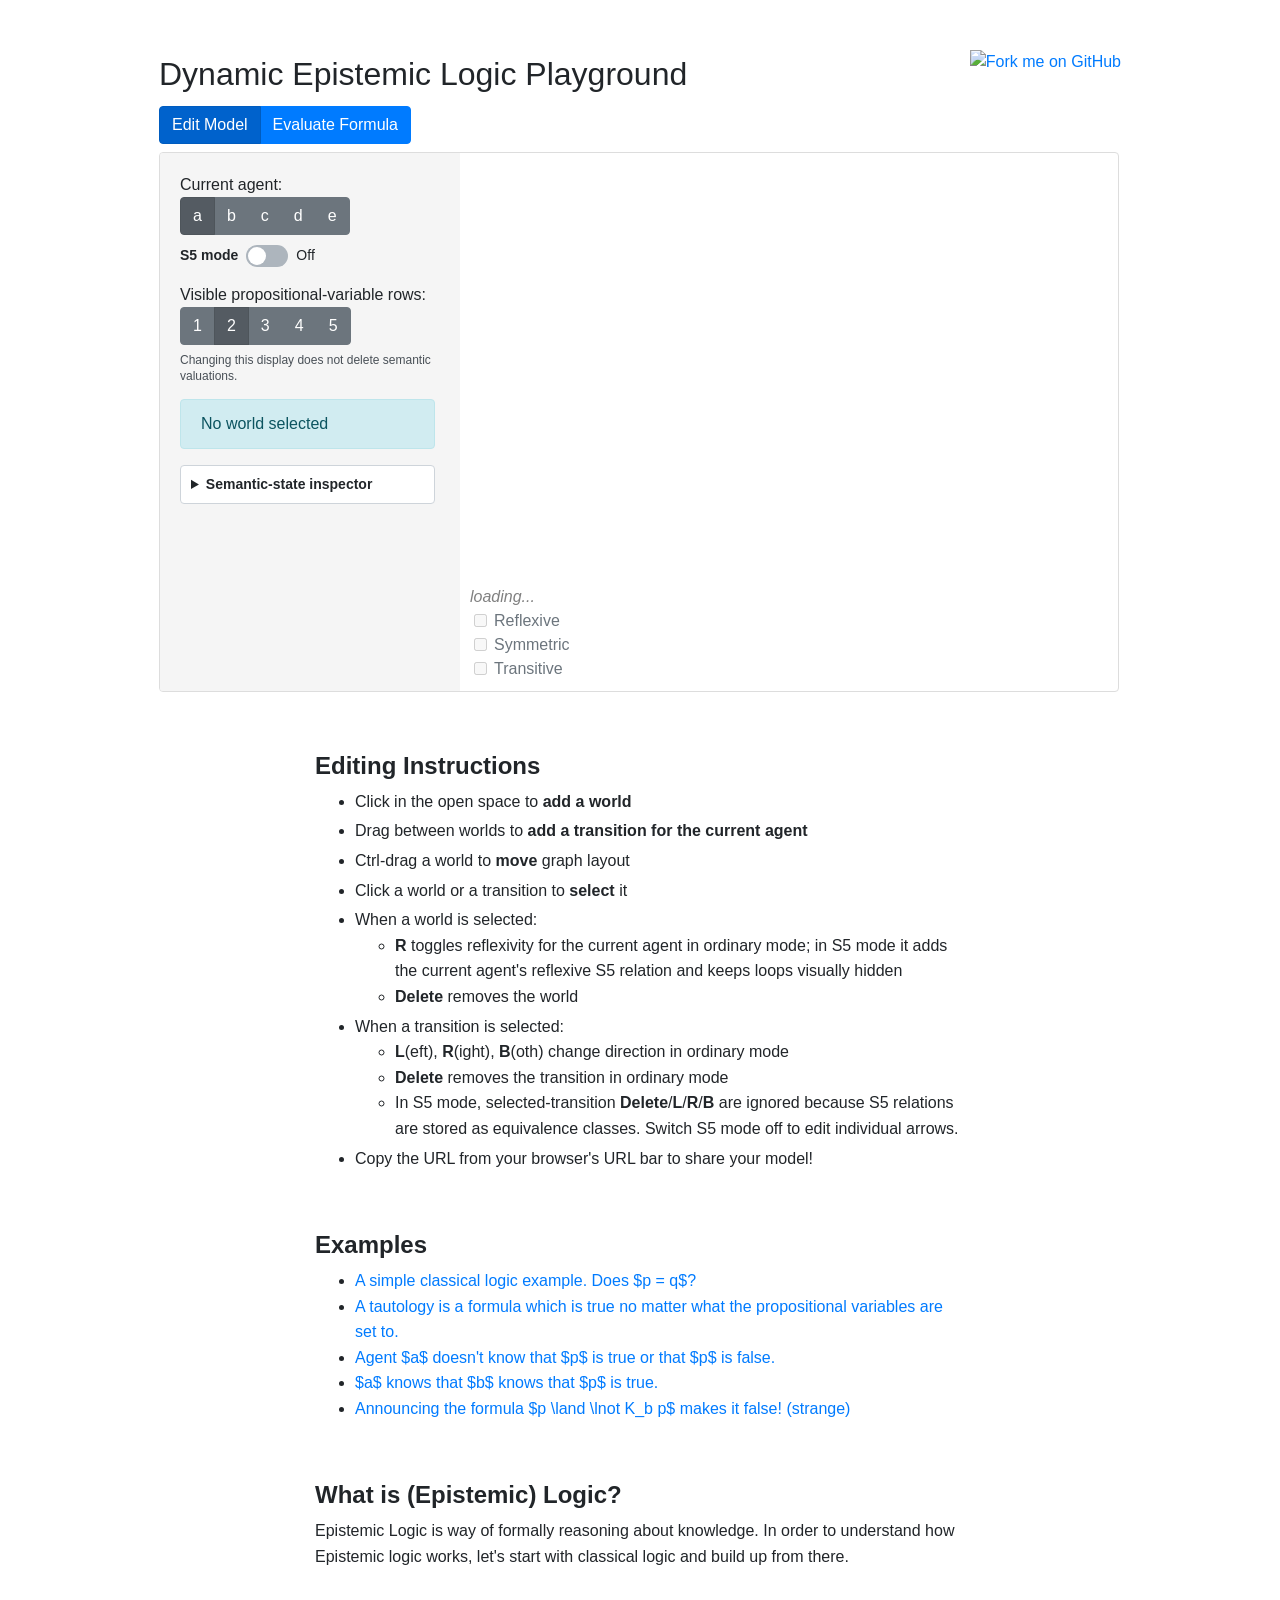
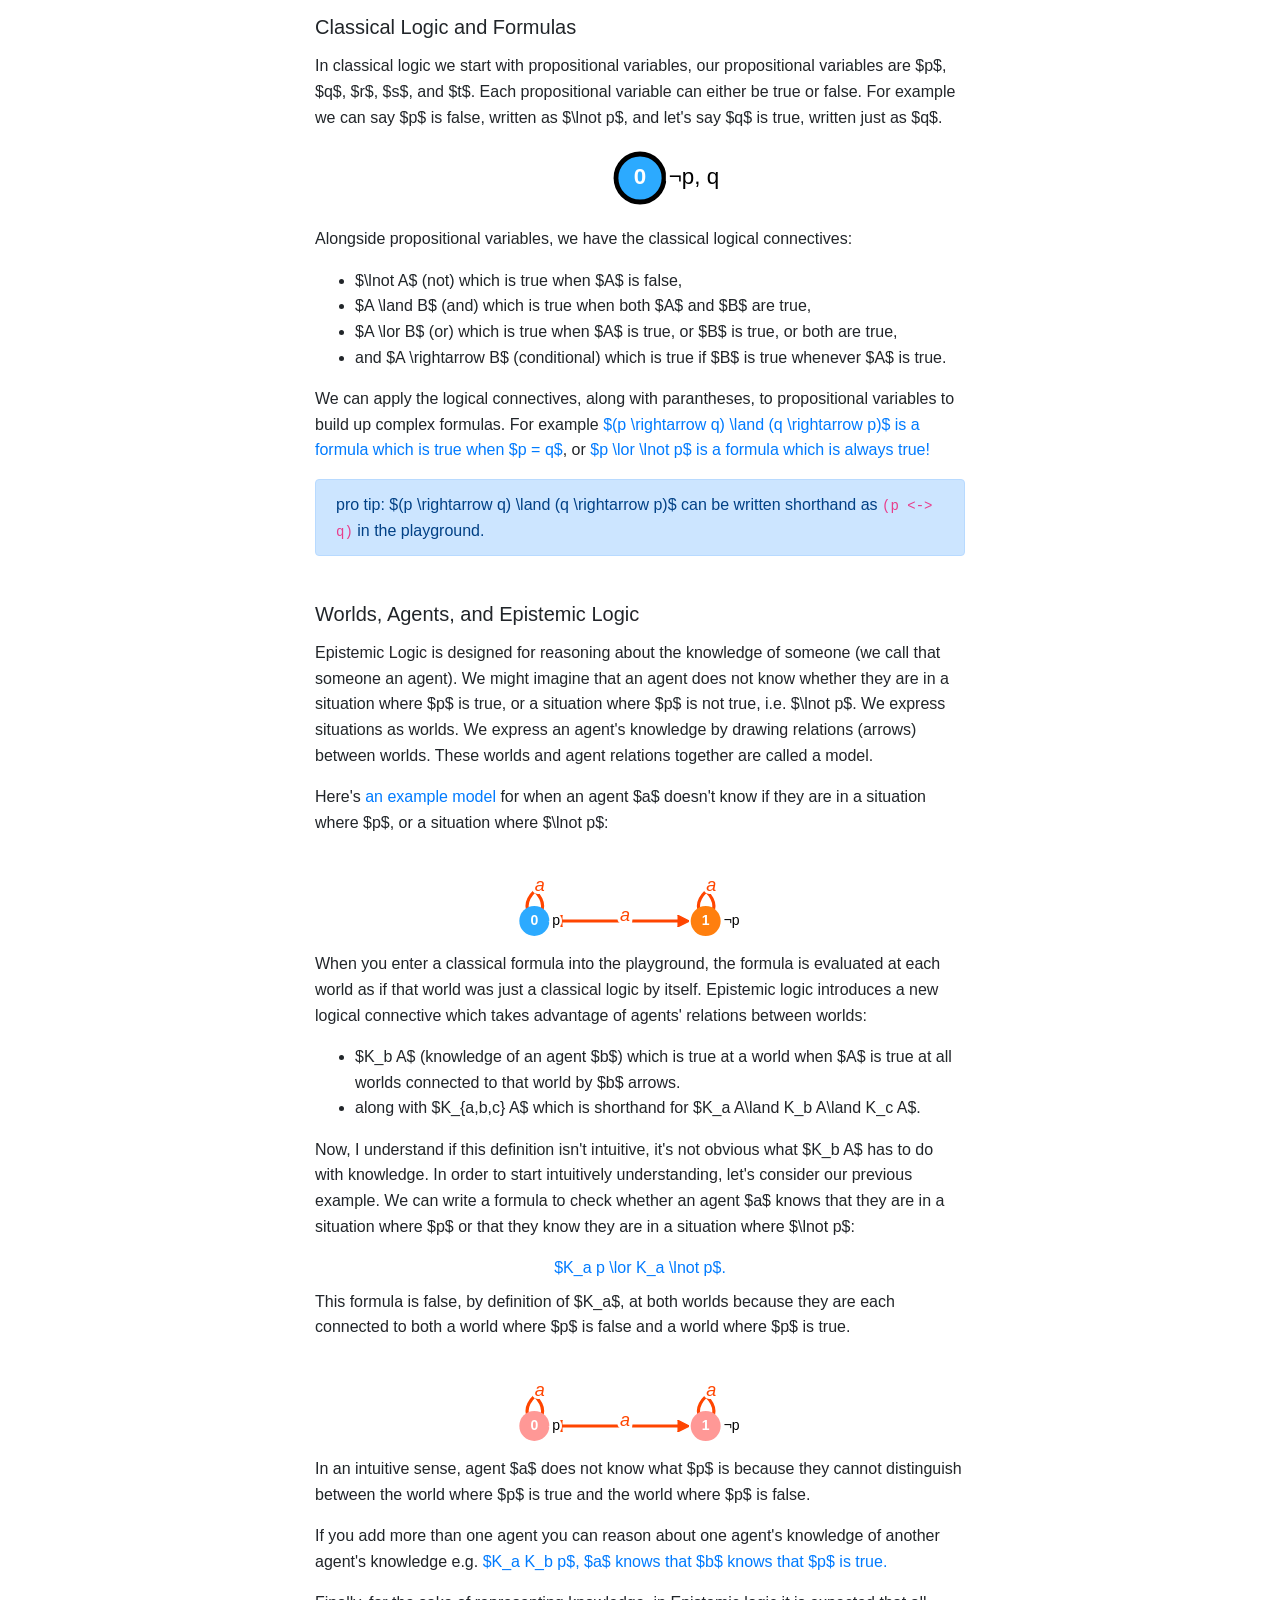
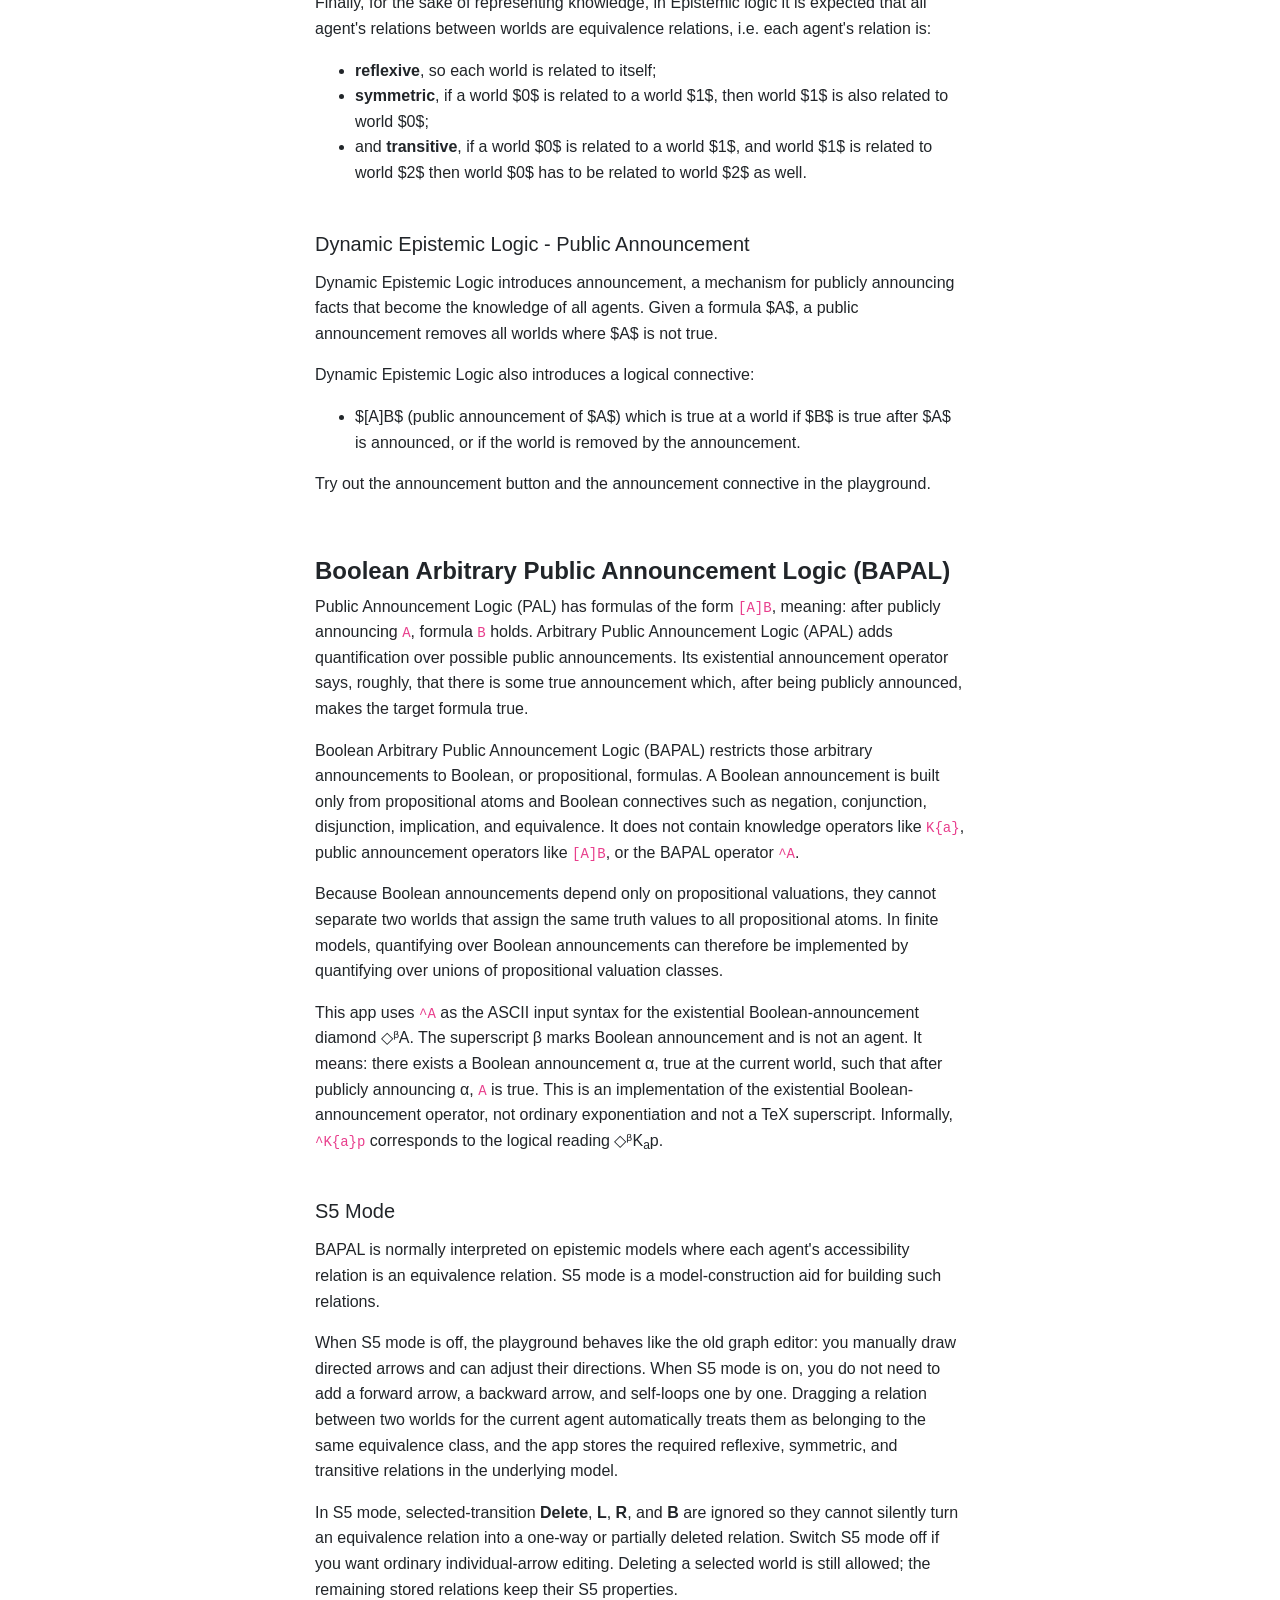
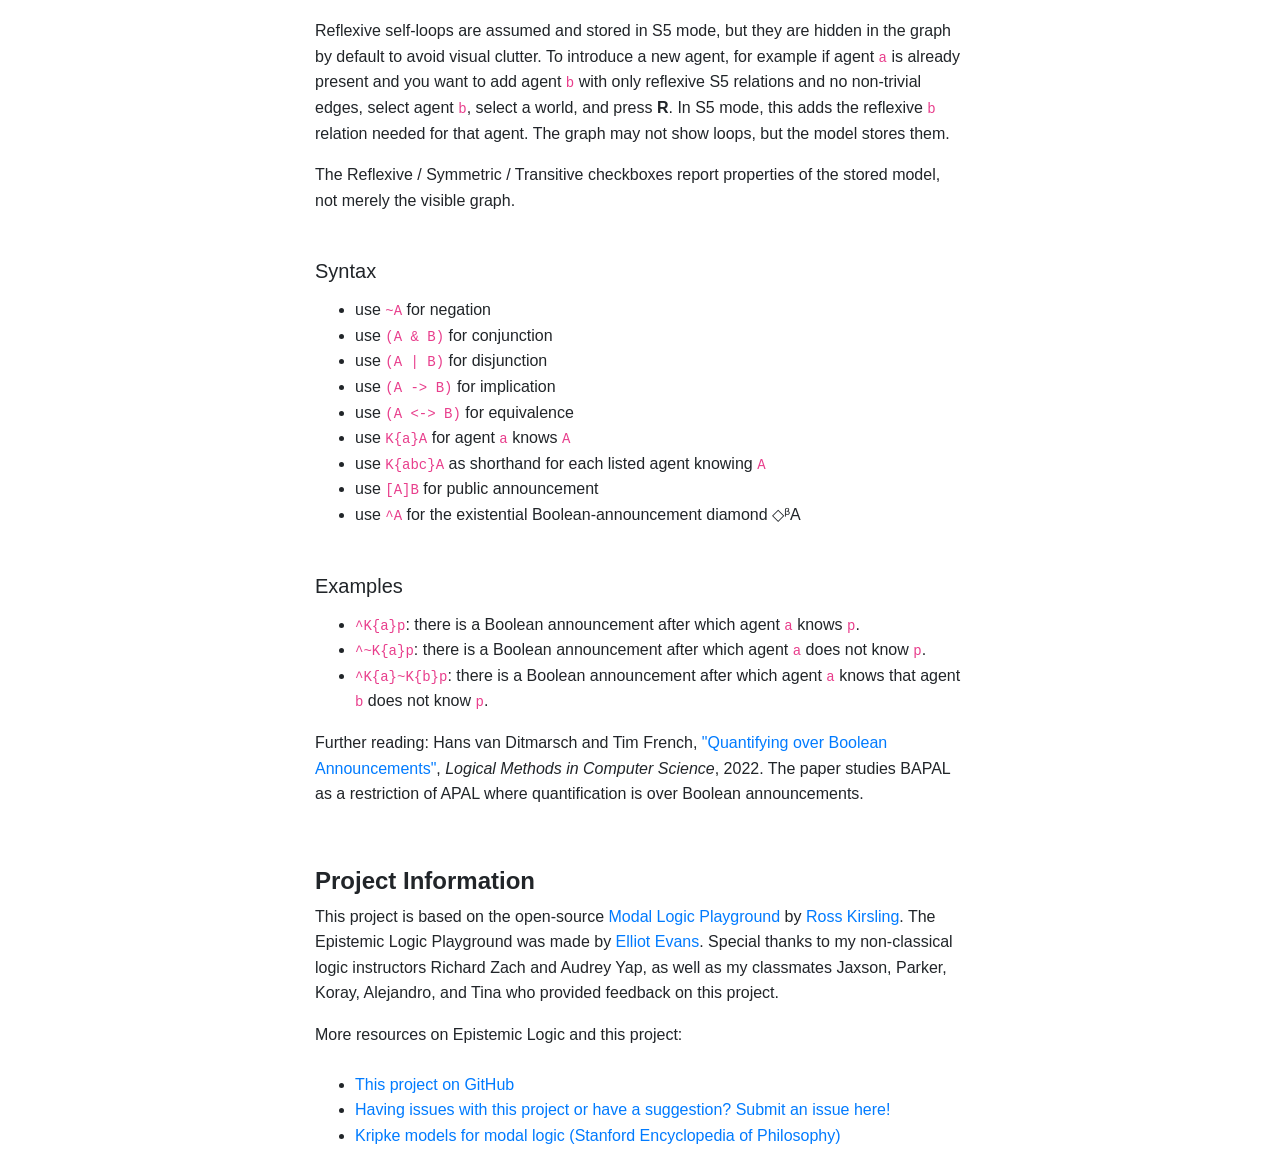
==== commit 5c89ab55: "close round 3 and implement round 4 atomic import visibility" ====
--- a/index.html
+++ b/index.html
@@ -43,7 +43,7 @@
                 </div>
               </div>
               <div class="var-count mt-3">
-                Number of propositional variables:<br>
+                Visible propositional-variable rows:<br>
                 <div class="btn-group">
                   <button class="btn btn-secondary" onclick="setVarCount(1)">1</button>
                   <button class="btn btn-secondary active" onclick="setVarCount(2)">2</button>
@@ -51,6 +51,9 @@
                   <button class="btn btn-secondary" onclick="setVarCount(4)">4</button>
                   <button class="btn btn-secondary" onclick="setVarCount(5)">5</button>
                 </div>
+                <p class="display-projection-note mb-0">
+                  Changing this display does not delete semantic valuations.
+                </p>
               </div>
               <div class="alert alert-info">
                 <div class="selected-node-id">No world selected</div>
@@ -79,6 +82,34 @@
                   </tbody>
                 </table>
               </div>
+              <details id="semantic-state-inspector" class="semantic-state-inspector">
+                <summary>Semantic-state inspector</summary>
+                <p id="semantic-state-summary" class="semantic-state-summary" aria-live="polite">
+                  Loading semantic state.
+                </p>
+                <p class="semantic-state-note">
+                  The semantic model is authoritative. The graph information below is a separate visual projection.
+                </p>
+                <dl class="semantic-state-fields">
+                  <div><dt>Live worlds</dt><dd id="semantic-live-world-count">0</dd></div>
+                  <div><dt>Null/deleted slots</dt><dd id="semantic-null-world-indices">None</dd></div>
+                  <div><dt>All true atom keys</dt><dd id="semantic-true-atom-keys">None</dd></div>
+                  <div><dt>Browser-supported atoms</dt><dd id="semantic-supported-atoms">p, q, r, s, t</dd></div>
+                  <div><dt>Displayed atom rows</dt><dd id="semantic-displayed-atoms">p, q</dd></div>
+                  <div><dt>Hidden supported true keys</dt><dd id="semantic-hidden-supported-atoms">None</dd></div>
+                  <div><dt>Unsupported true keys</dt><dd id="semantic-unsupported-atoms">None</dd></div>
+                  <div><dt>Active relation labels</dt><dd id="semantic-active-relations">None</dd></div>
+                  <div><dt>Stored transitions</dt><dd id="semantic-transition-count">0</dd></div>
+                  <div><dt>Stored self-loops</dt><dd id="semantic-self-loop-count">0</dd></div>
+                  <div><dt>Visible non-loop links</dt><dd id="semantic-visible-link-count">0</dd></div>
+                  <div><dt>Labels without agent buttons</dt><dd id="semantic-unselectable-relations">None</dd></div>
+                  <div><dt>S5 mode</dt><dd id="semantic-s5-state">off</dd></div>
+                </dl>
+                <h3 class="semantic-state-heading">Warnings</h3>
+                <div id="semantic-state-warnings" class="semantic-state-warnings" role="status" aria-live="polite">None.</div>
+                <h3 class="semantic-state-heading">Machine-readable snapshot</h3>
+                <pre id="semantic-state-json" class="semantic-state-json" tabindex="0" aria-label="Semantic model and graph projection JSON"></pre>
+              </details>
             </div>
             <div id="eval-pane" class="tab-pane">
               <div class="eval-input">
@@ -391,5 +422,6 @@
   <script src="lib/d3.min.js"></script>
   <script src="lib/formula-parser.min.js"></script>
   <script src="js/MPL.js"></script>
+  <script src="js/s5-policy.js"></script>
   <script src="js/app.js"></script>
 </html>
--- a/css/app.css
+++ b/css/app.css
@@ -80,6 +80,90 @@
 
 div.var-count {
   margin-bottom: 15px;
+}
+
+.display-projection-note {
+  color: #495057;
+  font-size: 12px;
+  line-height: 1.35;
+  margin-top: 7px;
+}
+
+.semantic-state-inspector {
+  border: 1px solid #ced4da;
+  border-radius: 4px;
+  background: #fff;
+  font-size: 12px;
+  margin-bottom: 12px;
+  padding: 8px 10px;
+}
+
+.semantic-state-inspector > summary {
+  cursor: pointer;
+  font-size: 14px;
+  font-weight: 600;
+}
+
+.semantic-state-inspector > summary:focus {
+  outline: 2px solid #007bff;
+  outline-offset: 2px;
+}
+
+.semantic-state-summary,
+.semantic-state-note {
+  line-height: 1.4;
+  margin: 8px 0;
+}
+
+.semantic-state-note {
+  color: #495057;
+}
+
+.semantic-state-fields {
+  margin: 0;
+}
+
+.semantic-state-fields > div {
+  border-top: 1px solid #e9ecef;
+  padding: 5px 0;
+}
+
+.semantic-state-fields dt {
+  font-weight: 600;
+}
+
+.semantic-state-fields dd {
+  margin: 1px 0 0;
+  overflow-wrap: anywhere;
+}
+
+.semantic-state-heading {
+  font-size: 13px;
+  font-weight: 600;
+  line-height: 1.4;
+  margin: 10px 0 4px;
+}
+
+.semantic-state-warnings {
+  background: #fff3cd;
+  border: 1px solid #ffeeba;
+  border-radius: 3px;
+  overflow-wrap: anywhere;
+  padding: 6px;
+  white-space: pre-line;
+}
+
+.semantic-state-json {
+  background: #f8f9fa;
+  border: 1px solid #dee2e6;
+  border-radius: 3px;
+  font-size: 10px;
+  line-height: 1.35;
+  margin: 0;
+  max-height: 220px;
+  overflow: auto;
+  padding: 6px;
+  white-space: pre;
 }
 
 .s5-switch {
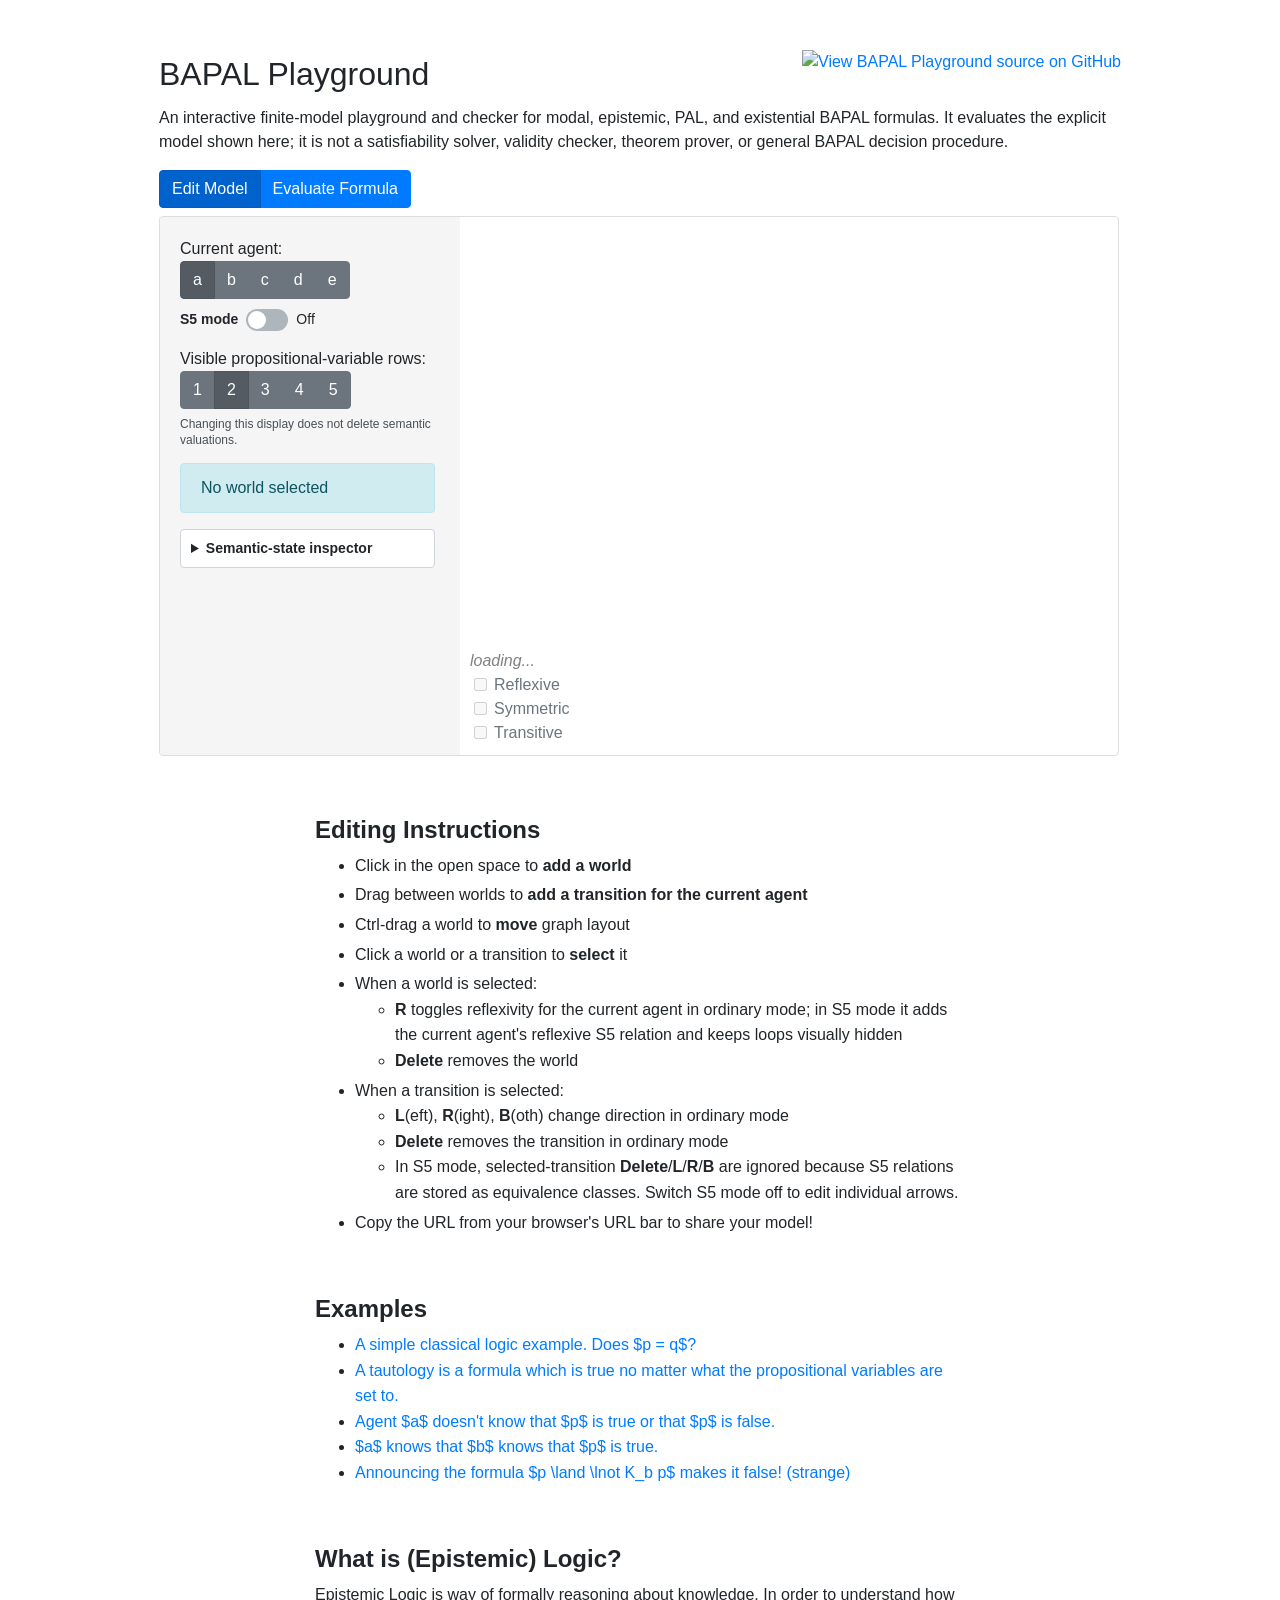
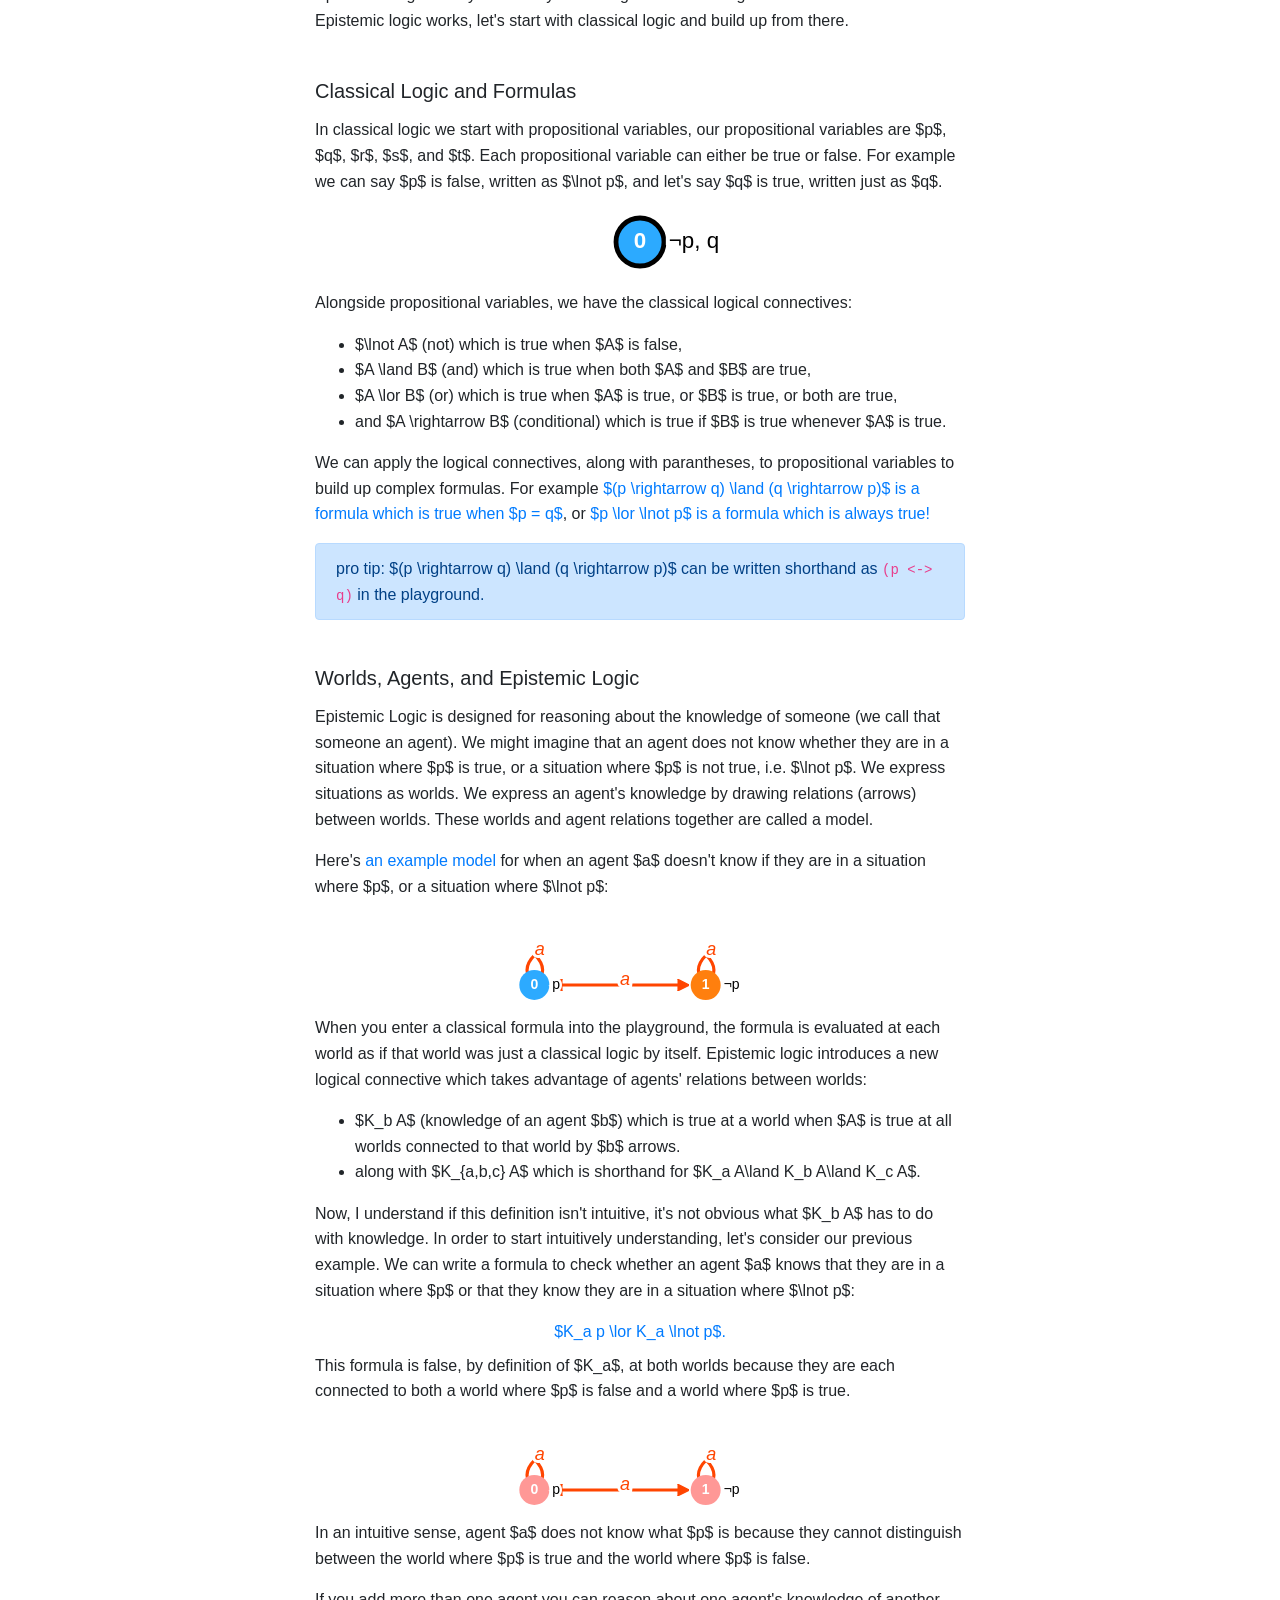
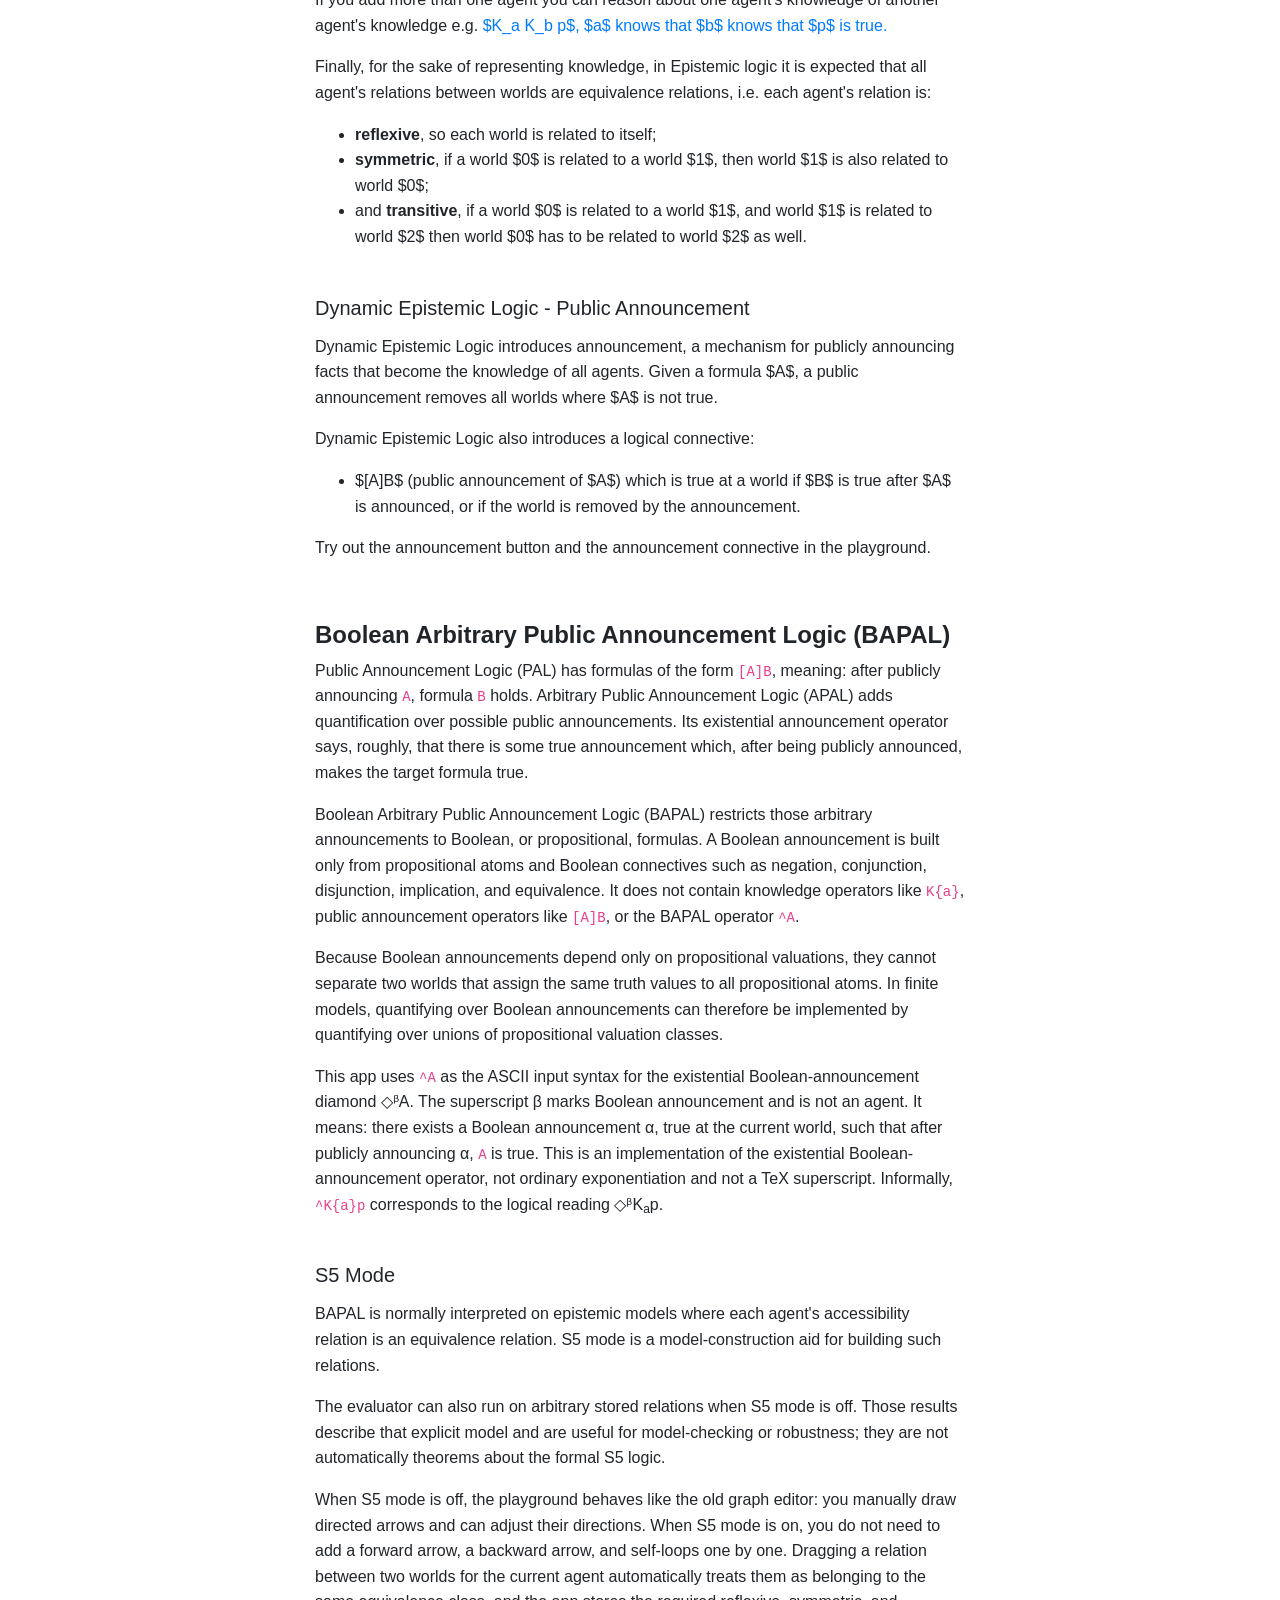
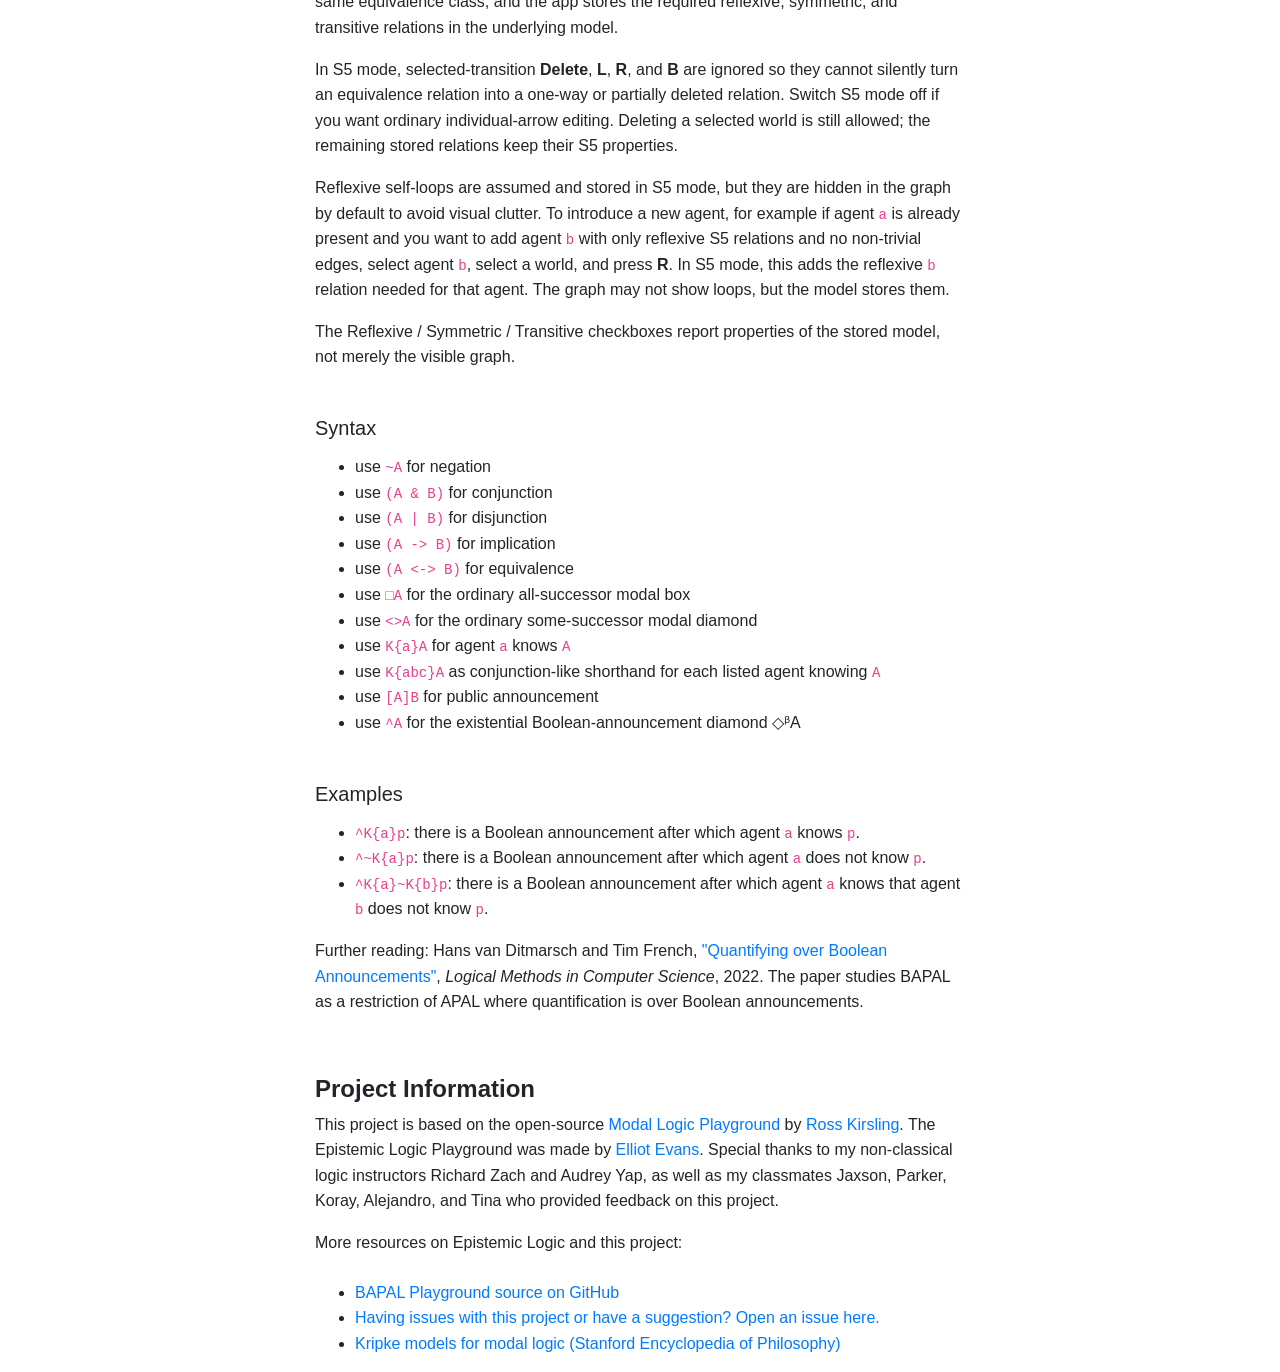
==== commit 3326013b: "close round 6 and implement round 7 terminology cleanup" ====
--- a/index.html
+++ b/index.html
@@ -2,15 +2,20 @@
 <html>
   <head>
     <meta charset="utf-8">
-    <title>Dynamic Epistemic Logic Playground</title>
+    <title>BAPAL Playground — Finite-Model Checker</title>
     <link rel="stylesheet" href="https://maxcdn.bootstrapcdn.com/bootstrap/4.0.0/css/bootstrap.min.css" integrity="sha384-Gn5384xqQ1aoWXA+058RXPxPg6fy4IWvTNh0E263XmFcJlSAwiGgFAW/dAiS6JXm" crossorigin="anonymous">
     <link rel="stylesheet" href="css/app.css">
   </head>
 
   <body>
     <div id="page-container">
-      <a href="https://github.com/vezwork/modallogic"><img class="github-link" src="img/blacktocat-32.png" title="Fork me on GitHub"></a>
-      <h1>Dynamic Epistemic Logic Playground</h1>
+      <a href="https://github.com/Raycaesar/bapal"><img class="github-link" src="img/blacktocat-32.png" title="View BAPAL Playground source on GitHub"></a>
+      <h1>BAPAL Playground</h1>
+      <p>
+        An interactive finite-model playground and checker for modal, epistemic, PAL, and
+        existential BAPAL formulas. It evaluates the explicit model shown here; it is not a
+        satisfiability solver, validity checker, theorem prover, or general BAPAL decision procedure.
+      </p>
       <section id="app">
         <div id="mode-select" class="btn-group">
           <button class="btn btn-primary active" onclick="setAppMode(MODE.EDIT)">
@@ -128,11 +133,18 @@
                   <li>use <code>(A | B)</code> for $A\lor{}B$</li>
                   <li>use <code>(A -&gt; B)</code> for $A\rightarrow{}B$</li>
                   <li>use <code>(A &lt;-&gt; B)</code> for $A\leftrightarrow{}B$</li>
+                  <li>use <code>&#9633;A</code> for the ordinary all-successor modal box</li>
+                  <li>use <code>&lt;&gt;A</code> for the ordinary some-successor modal diamond</li>
                   <li>use <code>K{a}A</code> for agent <code>a</code> knows <code>A</code></li>
-                  <li>use <code>K{abc}A</code> for agents <code>a</code>, <code>b</code>, and <code>c</code> each know <code>A</code></li>
+                  <li>use <code>K{abc}A</code> as shorthand for <code>K{a}A</code>, <code>K{b}A</code>, and <code>K{c}A</code> all holding</li>
                   <li>use <code>[A]B</code> for public announcement</li>
                   <li>use <code>^A</code> for &#9671;&#7517;A, the existential Boolean-announcement diamond</li>
                 </ul>
+                <p>
+                  Evaluation marks truth at worlds of this explicit finite model. Truth at some
+                  world here is not a satisfiability search, and truth at every world here is not
+                  a validity result. The ordinary modal box and diamond above are not BAPAL operators.
+                </p>
               </div>
             </div>
           </div>
@@ -343,6 +355,11 @@
           such relations.
         </p>
         <p>
+          The evaluator can also run on arbitrary stored relations when S5 mode is off. Those
+          results describe that explicit model and are useful for model-checking or robustness;
+          they are not automatically theorems about the formal S5 logic.
+        </p>
+        <p>
           When S5 mode is off, the playground behaves like the old graph editor: you manually draw
           directed arrows and can adjust their directions. When S5 mode is on, you do not need to
           add a forward arrow, a backward arrow, and self-loops one by one. Dragging a relation
@@ -377,8 +394,10 @@
           <li>use <code>(A | B)</code> for disjunction</li>
           <li>use <code>(A -&gt; B)</code> for implication</li>
           <li>use <code>(A &lt;-&gt; B)</code> for equivalence</li>
+          <li>use <code>&#9633;A</code> for the ordinary all-successor modal box</li>
+          <li>use <code>&lt;&gt;A</code> for the ordinary some-successor modal diamond</li>
           <li>use <code>K{a}A</code> for agent <code>a</code> knows <code>A</code></li>
-          <li>use <code>K{abc}A</code> as shorthand for each listed agent knowing <code>A</code></li>
+          <li>use <code>K{abc}A</code> as conjunction-like shorthand for each listed agent knowing <code>A</code></li>
           <li>use <code>[A]B</code> for public announcement</li>
           <li>use <code>^A</code> for the existential Boolean-announcement diamond &#9671;&#7517;A</li>
         </ul>
@@ -407,8 +426,8 @@
         More resources on Epistemic Logic and this project:
         </p>
         <ul>
-          <li><a href="https://github.com/vezwork/modallogic">This project on GitHub</a></li>
-          <li><a href="https://github.com/vezwork/modallogic/issues/new">Having issues with this project or have a suggestion? Submit an issue here!</a></li>
+          <li><a href="https://github.com/Raycaesar/bapal">BAPAL Playground source on GitHub</a></li>
+          <li><a href="https://github.com/Raycaesar/bapal/issues">Having issues with this project or have a suggestion? Open an issue here.</a></li>
           <li><a href="https://plato.stanford.edu/entries/dynamic-epistemic/appendix-A-kripke.html">Kripke models for modal logic (Stanford Encyclopedia of Philosophy)</a></li>
         </ul>
       </section>
@@ -422,6 +441,7 @@
   <script src="lib/d3.min.js"></script>
   <script src="lib/formula-parser.min.js"></script>
   <script src="js/MPL.js"></script>
+  <script src="js/schema-v1.js"></script>
   <script src="js/s5-policy.js"></script>
   <script src="js/app.js"></script>
 </html>
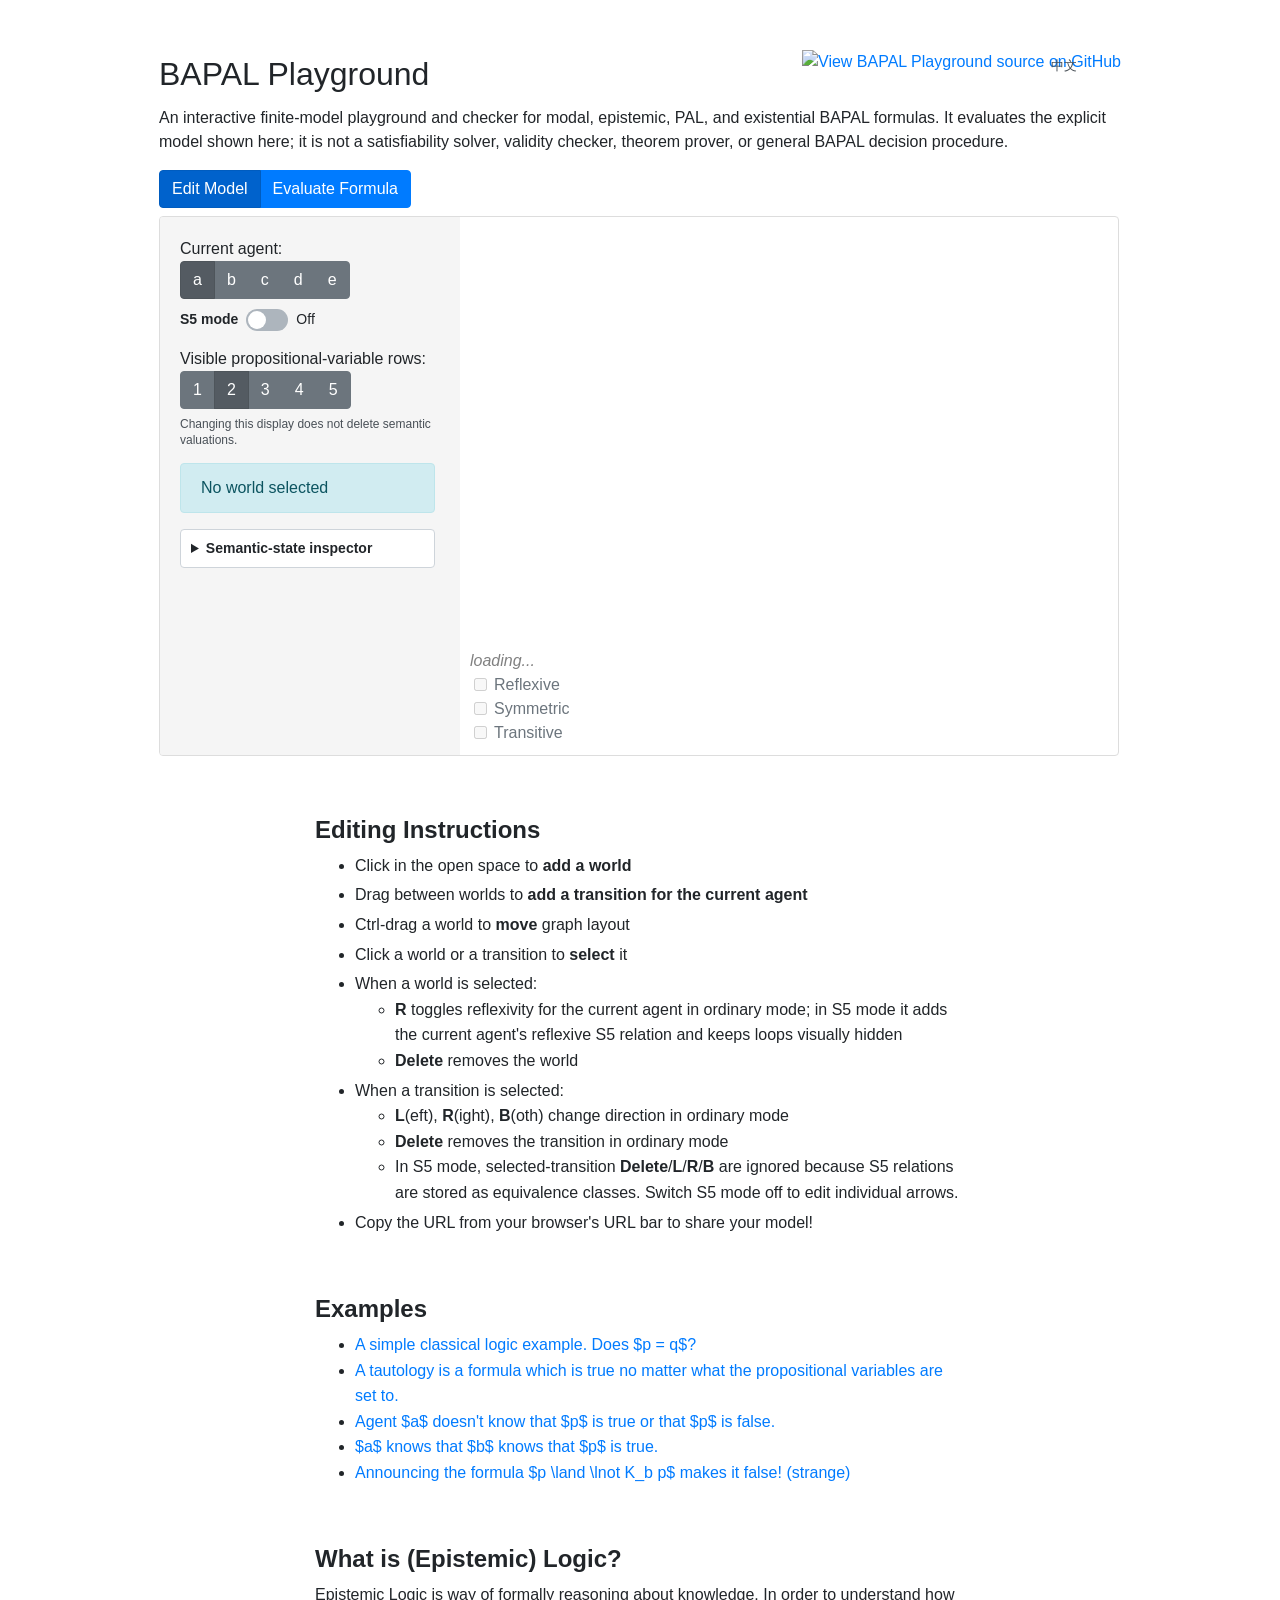
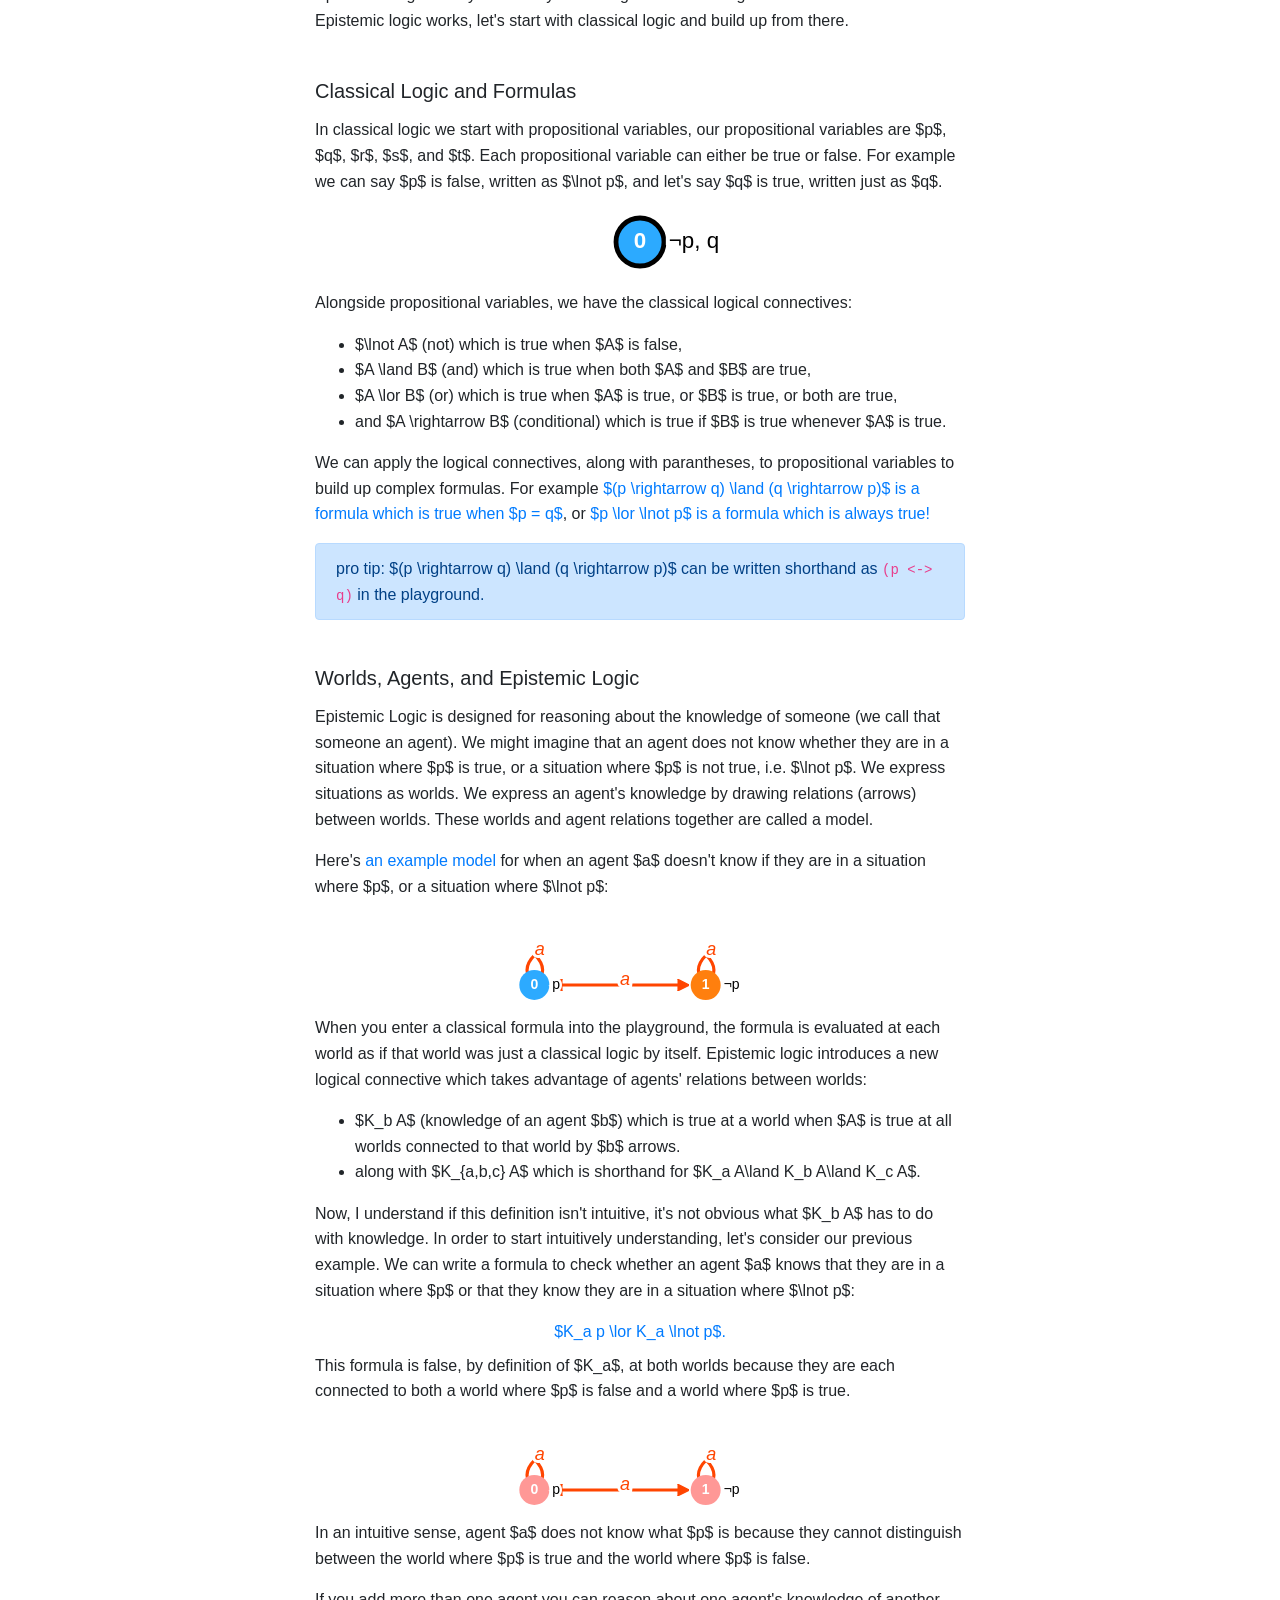
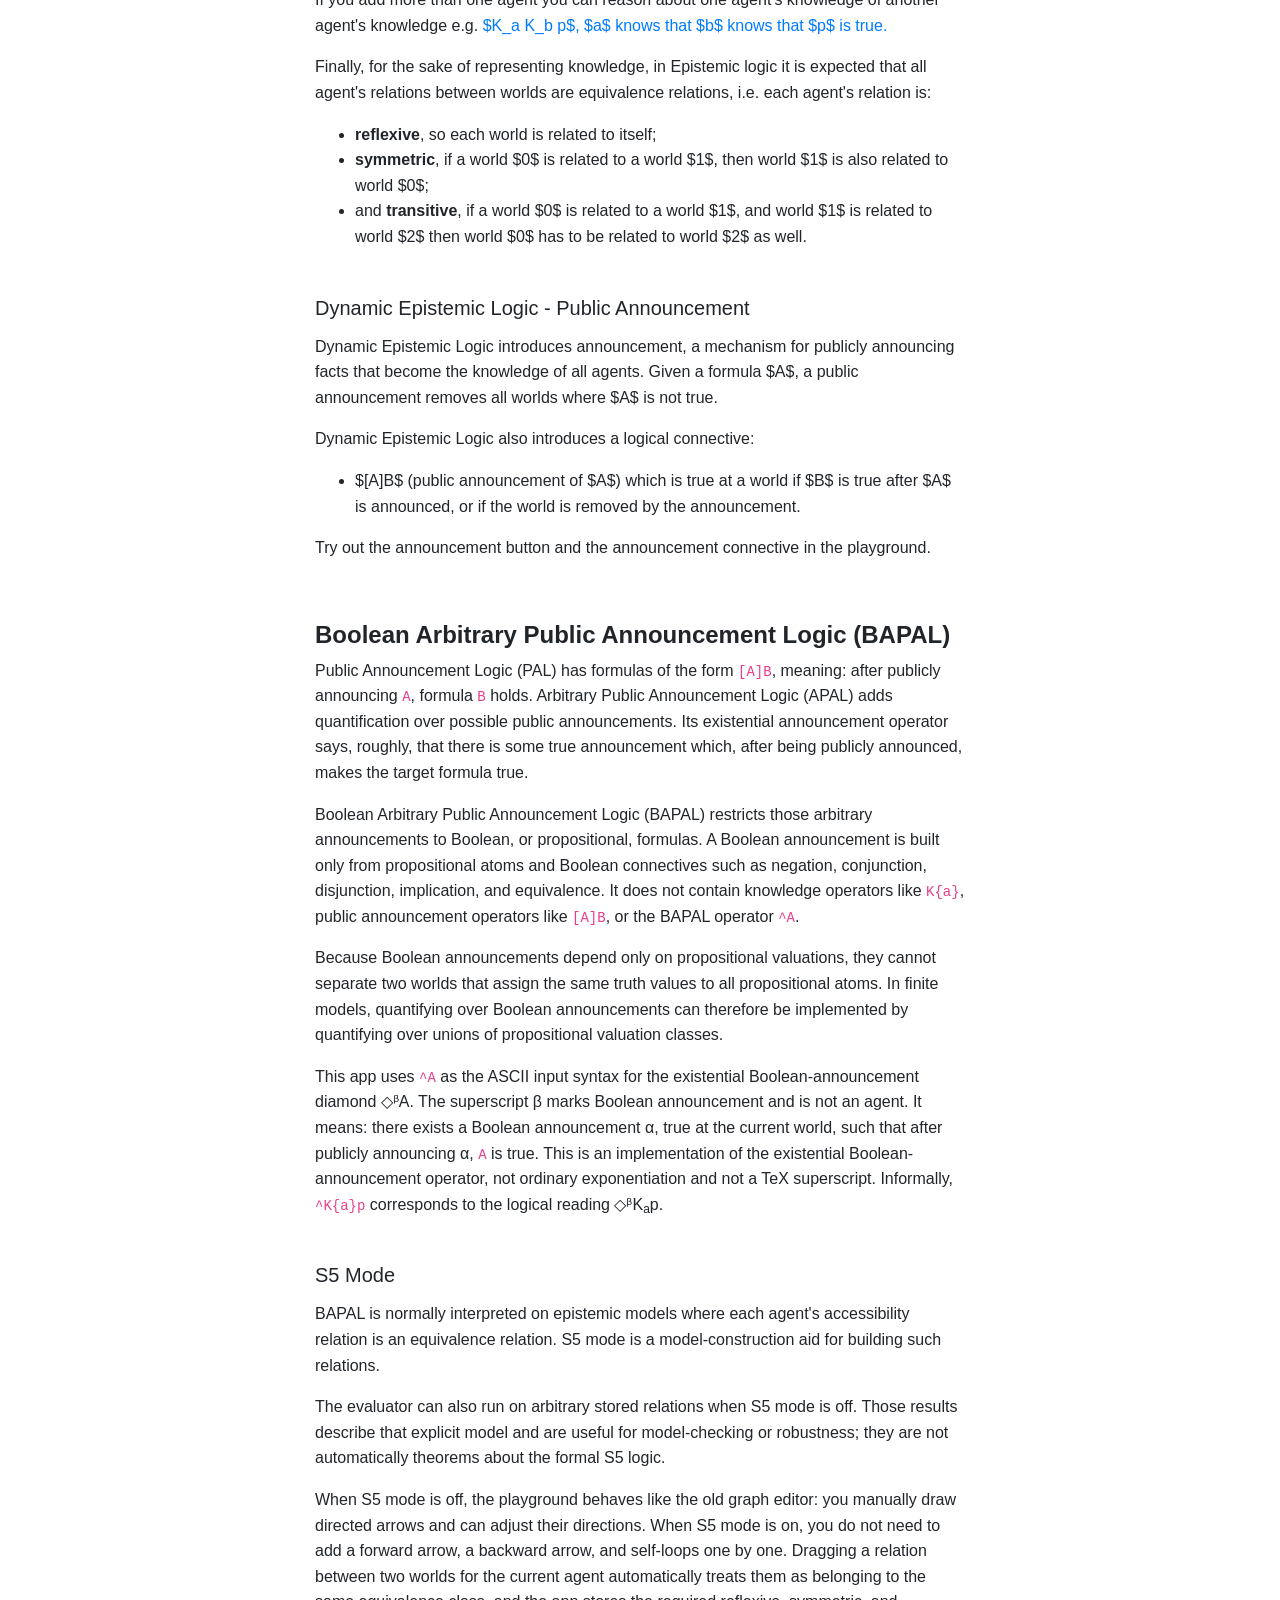
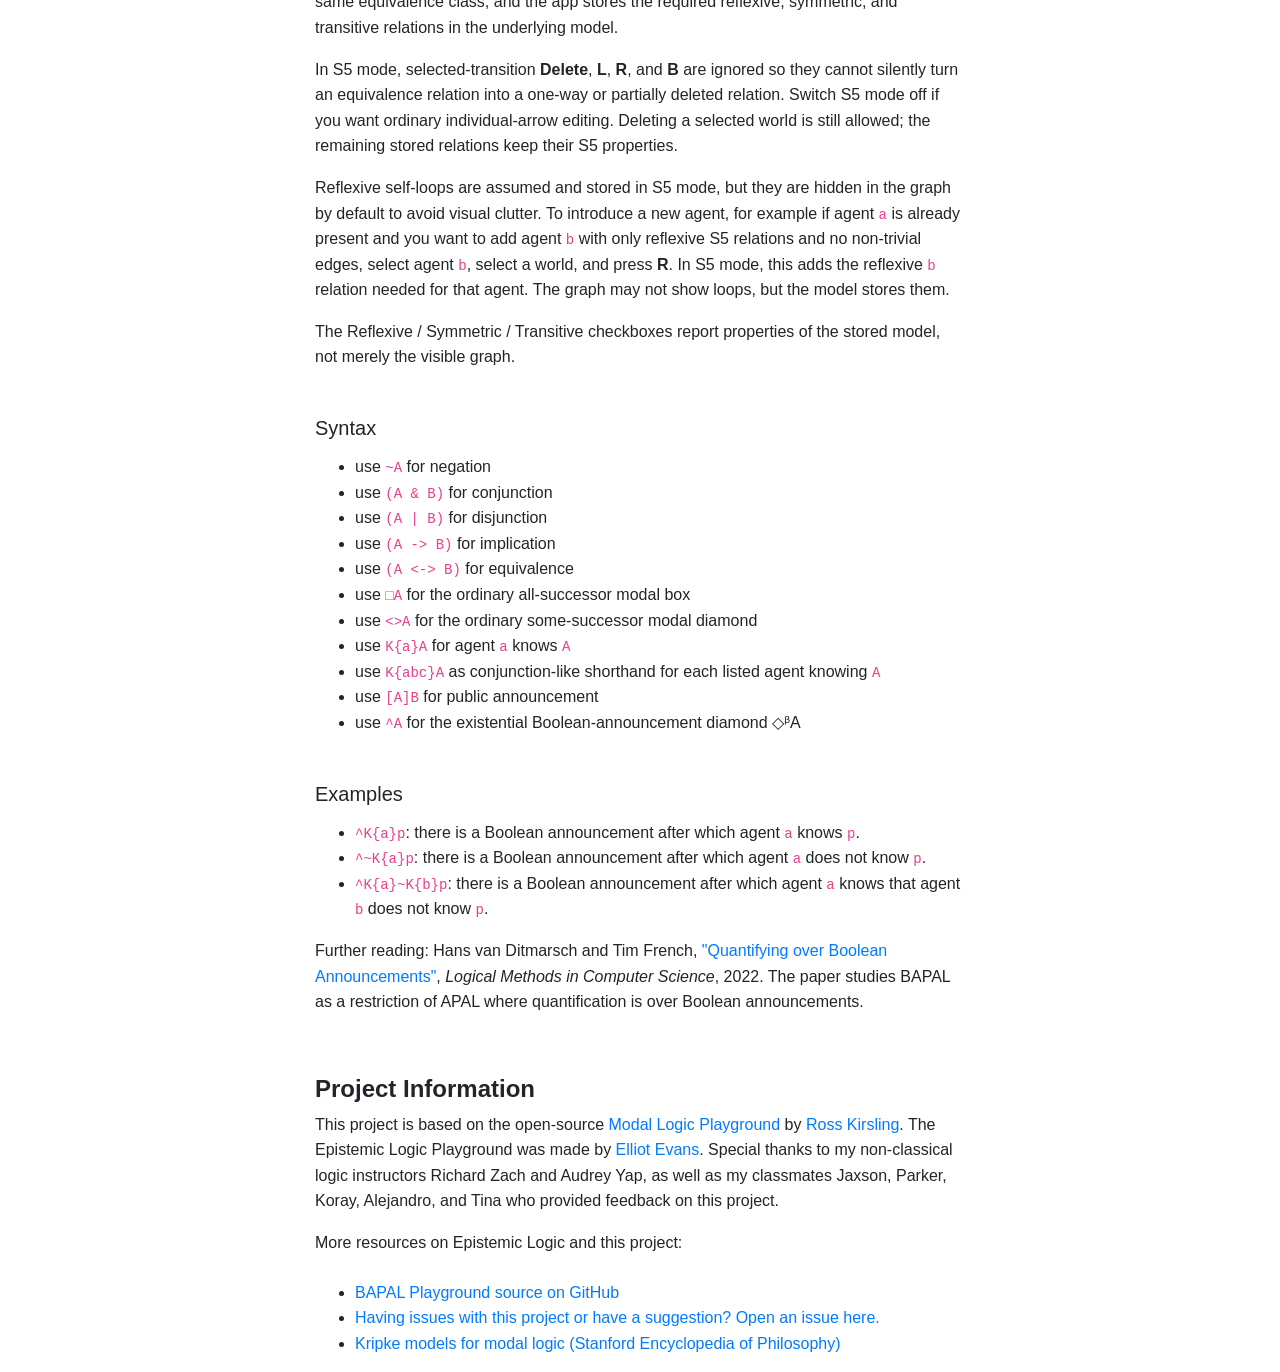
==== commit 024e2b1b: "add UI polish and Chinese localization" ====
--- a/index.html
+++ b/index.html
@@ -1,14 +1,16 @@
 <!DOCTYPE html>
-<html>
+<html lang="en">
   <head>
     <meta charset="utf-8">
     <title>BAPAL Playground — Finite-Model Checker</title>
     <link rel="stylesheet" href="https://maxcdn.bootstrapcdn.com/bootstrap/4.0.0/css/bootstrap.min.css" integrity="sha384-Gn5384xqQ1aoWXA+058RXPxPg6fy4IWvTNh0E263XmFcJlSAwiGgFAW/dAiS6JXm" crossorigin="anonymous">
     <link rel="stylesheet" href="css/app.css">
+    <link rel="stylesheet" href="css/ui-polish.css">
   </head>
 
   <body>
     <div id="page-container">
+      <div class="language-switch"><a href="zh.html" data-language-target="zh.html">中文</a></div>
       <a href="https://github.com/Raycaesar/bapal"><img class="github-link" src="img/blacktocat-32.png" title="View BAPAL Playground source on GitHub"></a>
       <h1>BAPAL Playground</h1>
       <p>
@@ -444,4 +446,5 @@
   <script src="js/schema-v1.js"></script>
   <script src="js/s5-policy.js"></script>
   <script src="js/app.js"></script>
+  <script src="js/ui-polish.js"></script>
 </html>
--- a/css/ui-polish.css
+++ b/css/ui-polish.css
@@ -0,0 +1,38 @@
+/* Small post-Stage-0 UI polish layer.
+   This file intentionally changes presentation only. */
+
+.language-switch {
+  position: absolute;
+  top: 4px;
+  right: 44px;
+  z-index: 20;
+  font-size: 13px;
+  line-height: 24px;
+}
+
+.language-switch a {
+  color: #495057;
+  text-decoration: none;
+}
+
+.language-switch a:hover,
+.language-switch a:focus {
+  color: #0056b3;
+  text-decoration: underline;
+}
+
+/*
+ * The browser/OS crosshair can become white on the white graph canvas.
+ * Use an explicit black crosshair with a white outline so it remains visible
+ * on both light and dark node/link backgrounds.
+ */
+svg.edit:not(.active):not(.ctrl) {
+  cursor:
+    url("data:image/svg+xml,%3Csvg xmlns='http://www.w3.org/2000/svg' width='32' height='32' viewBox='0 0 32 32'%3E%3Cpath d='M16 2V30M2 16H30' stroke='white' stroke-width='5' stroke-linecap='round'/%3E%3Cpath d='M16 2V30M2 16H30' stroke='black' stroke-width='2' stroke-linecap='round'/%3E%3Ccircle cx='16' cy='16' r='2.5' fill='white' stroke='black' stroke-width='1.5'/%3E%3C/svg%3E")
+    16 16,
+    crosshair;
+}
+
+#s5-edit-message {
+  line-height: 1.4;
+}
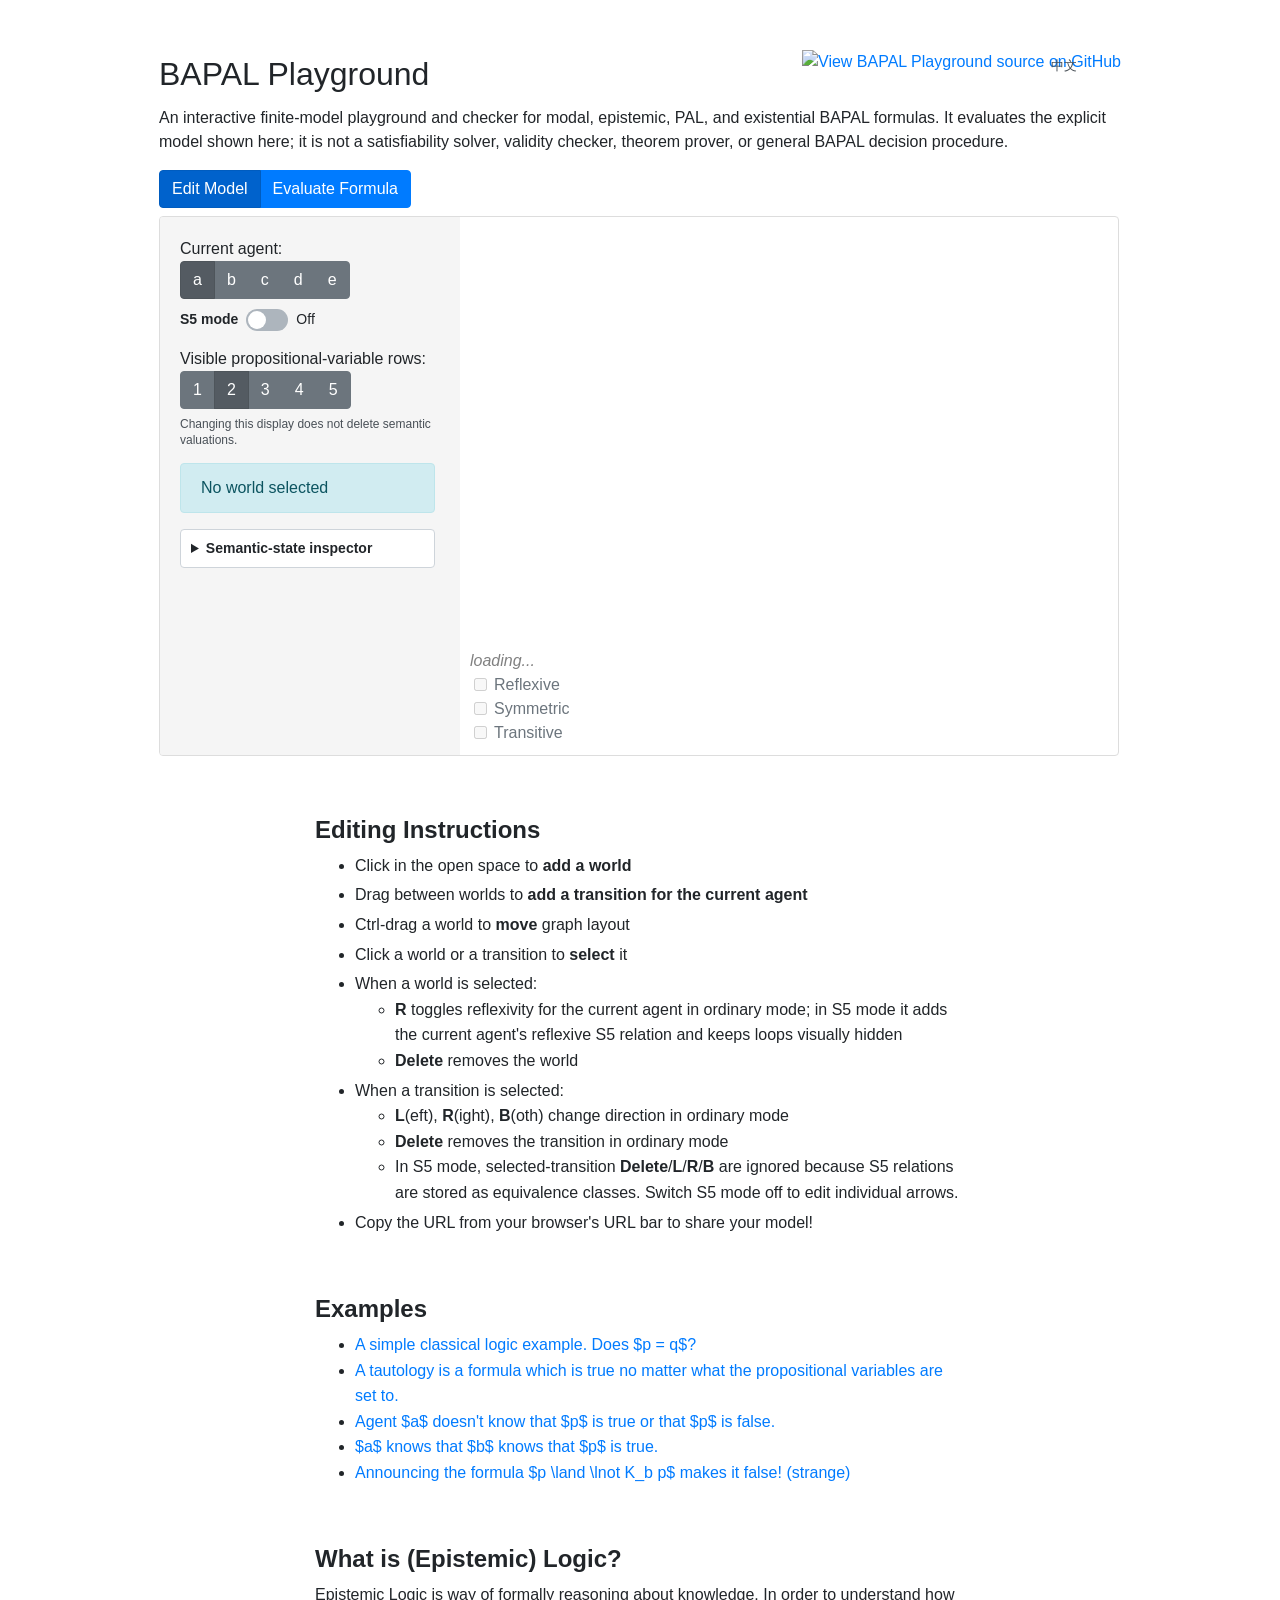
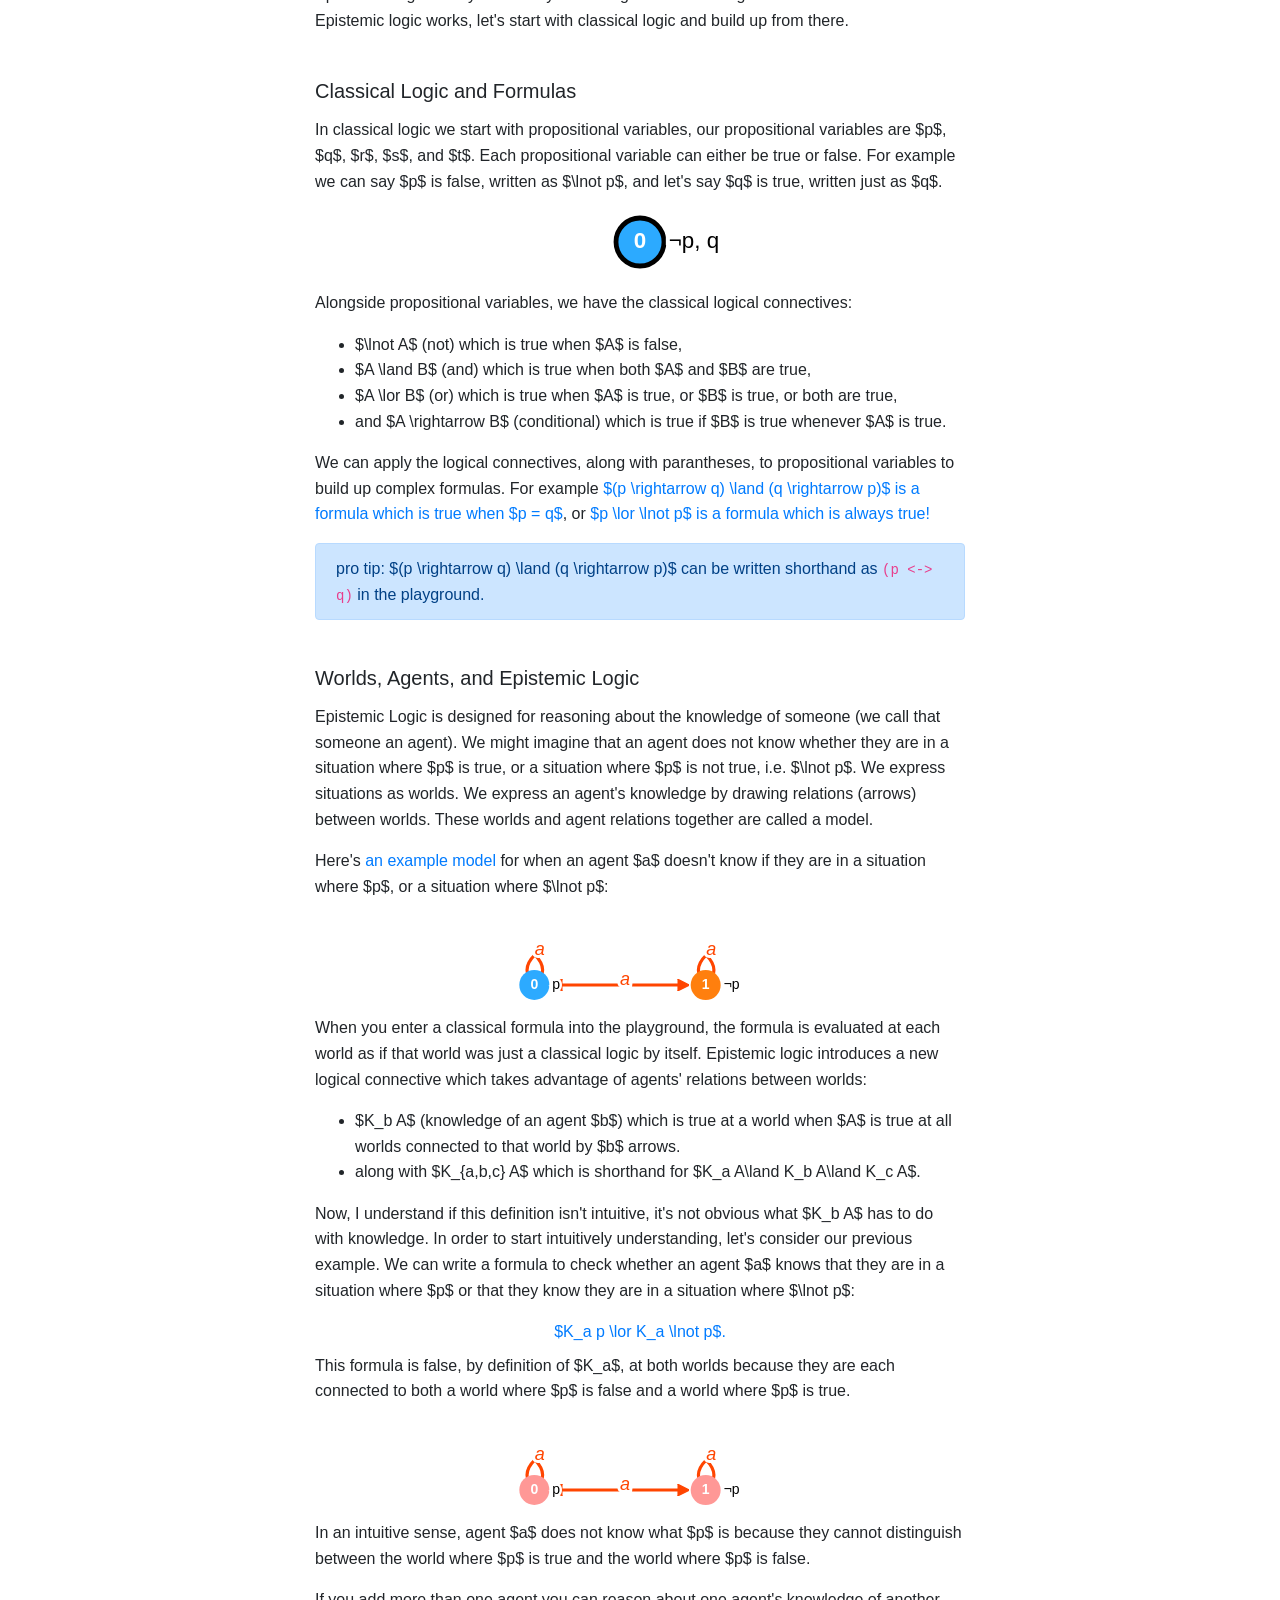
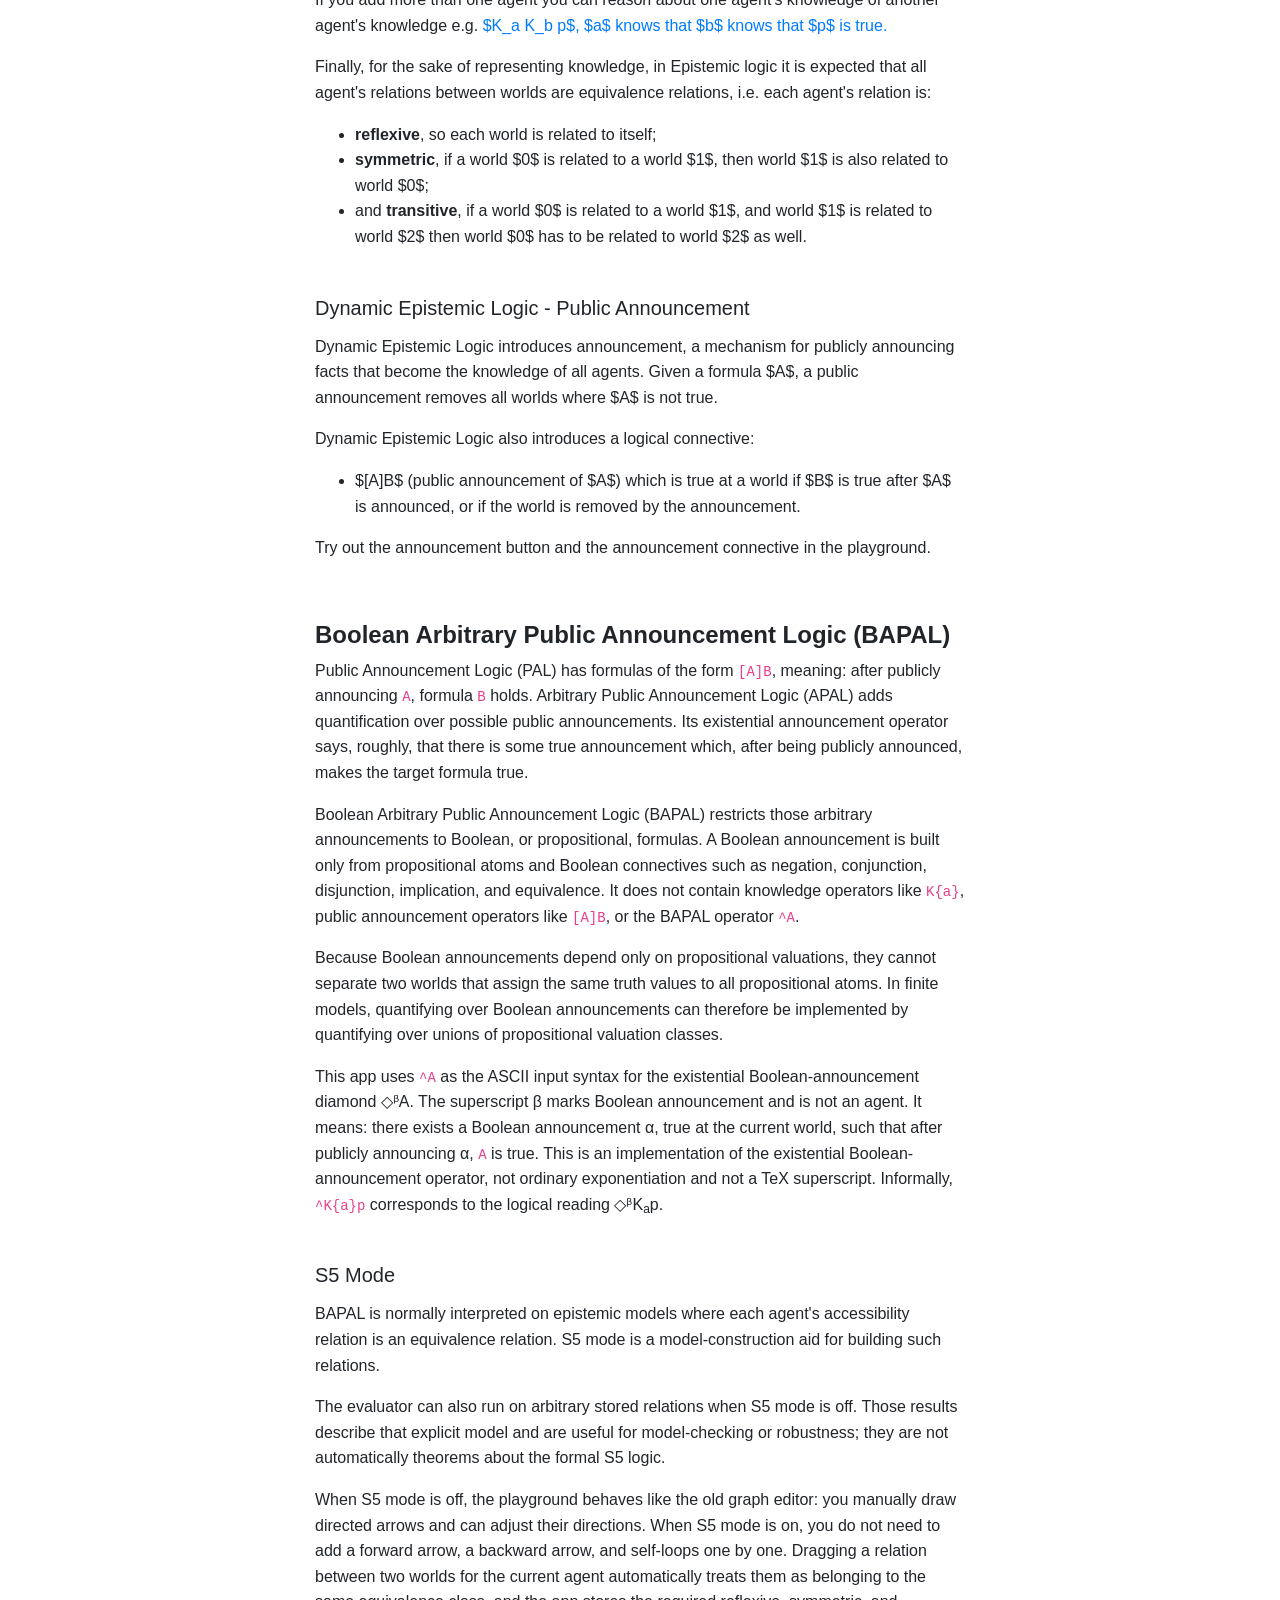
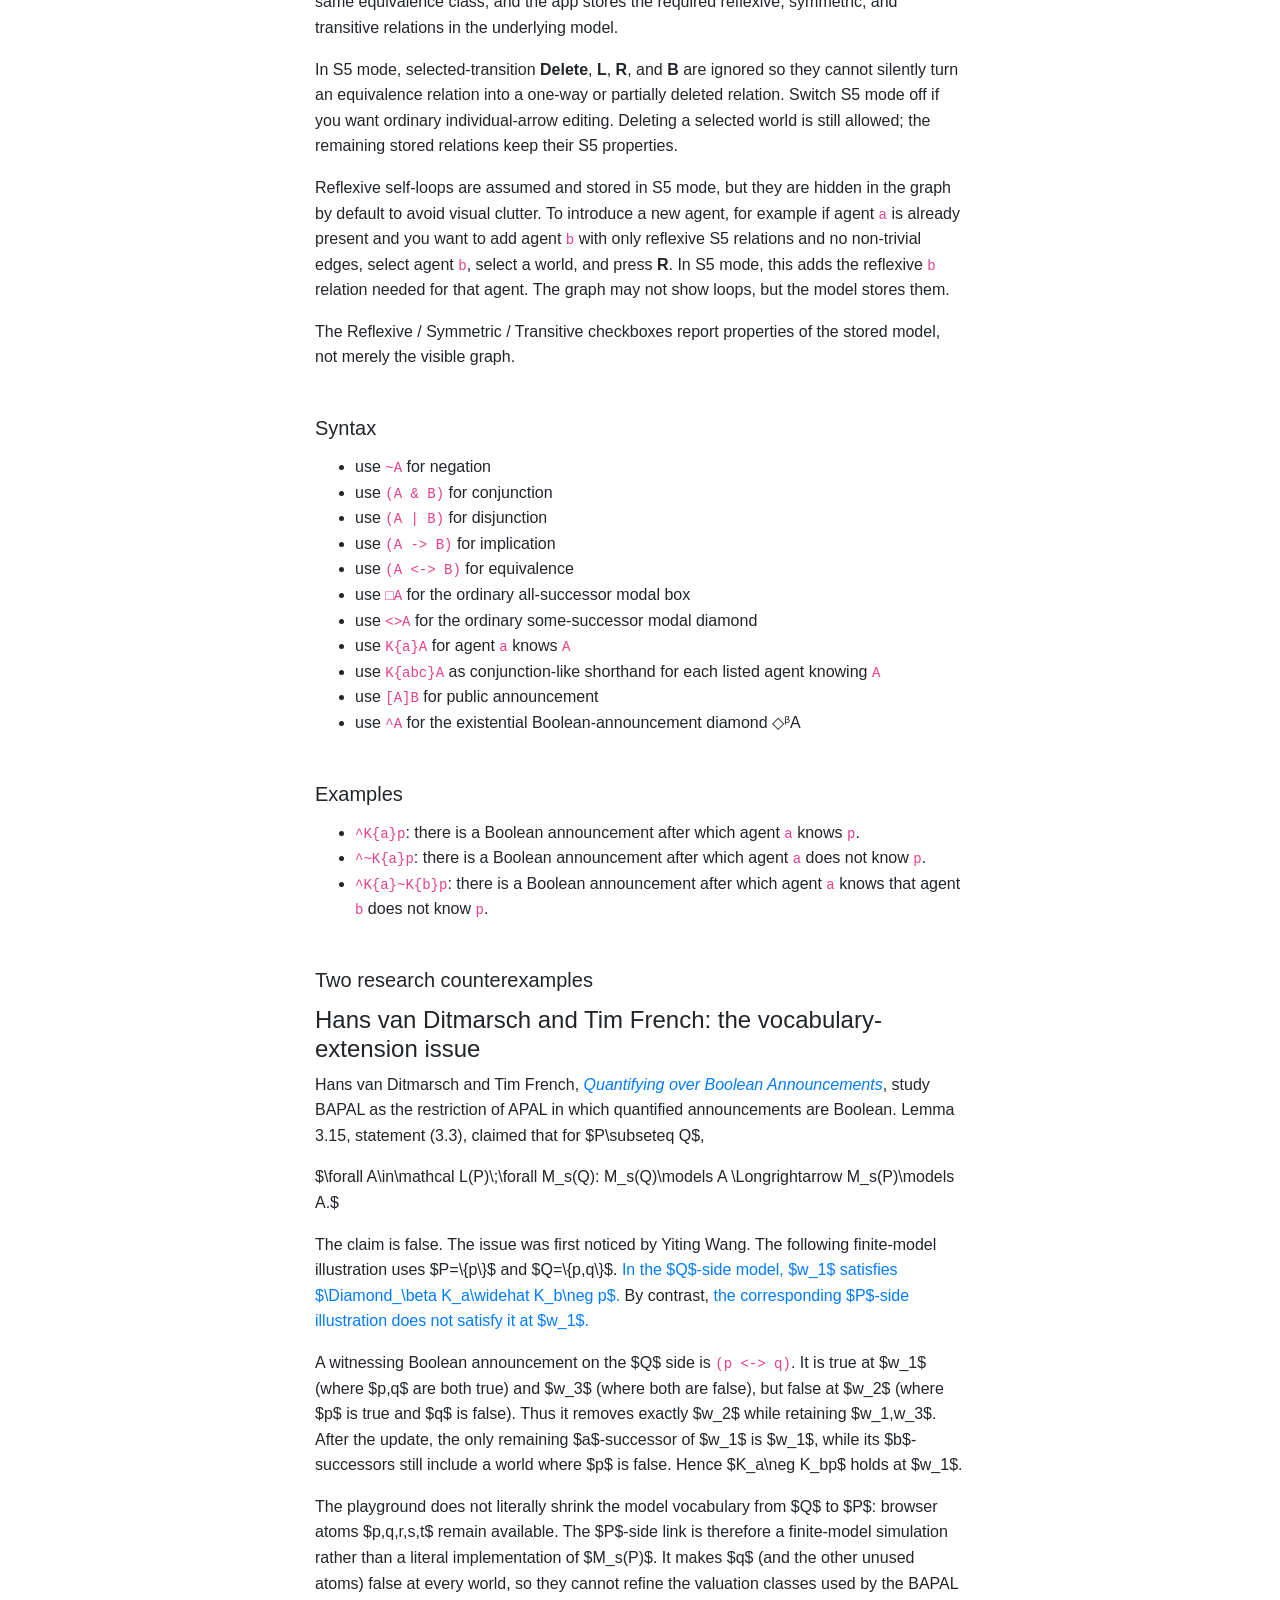
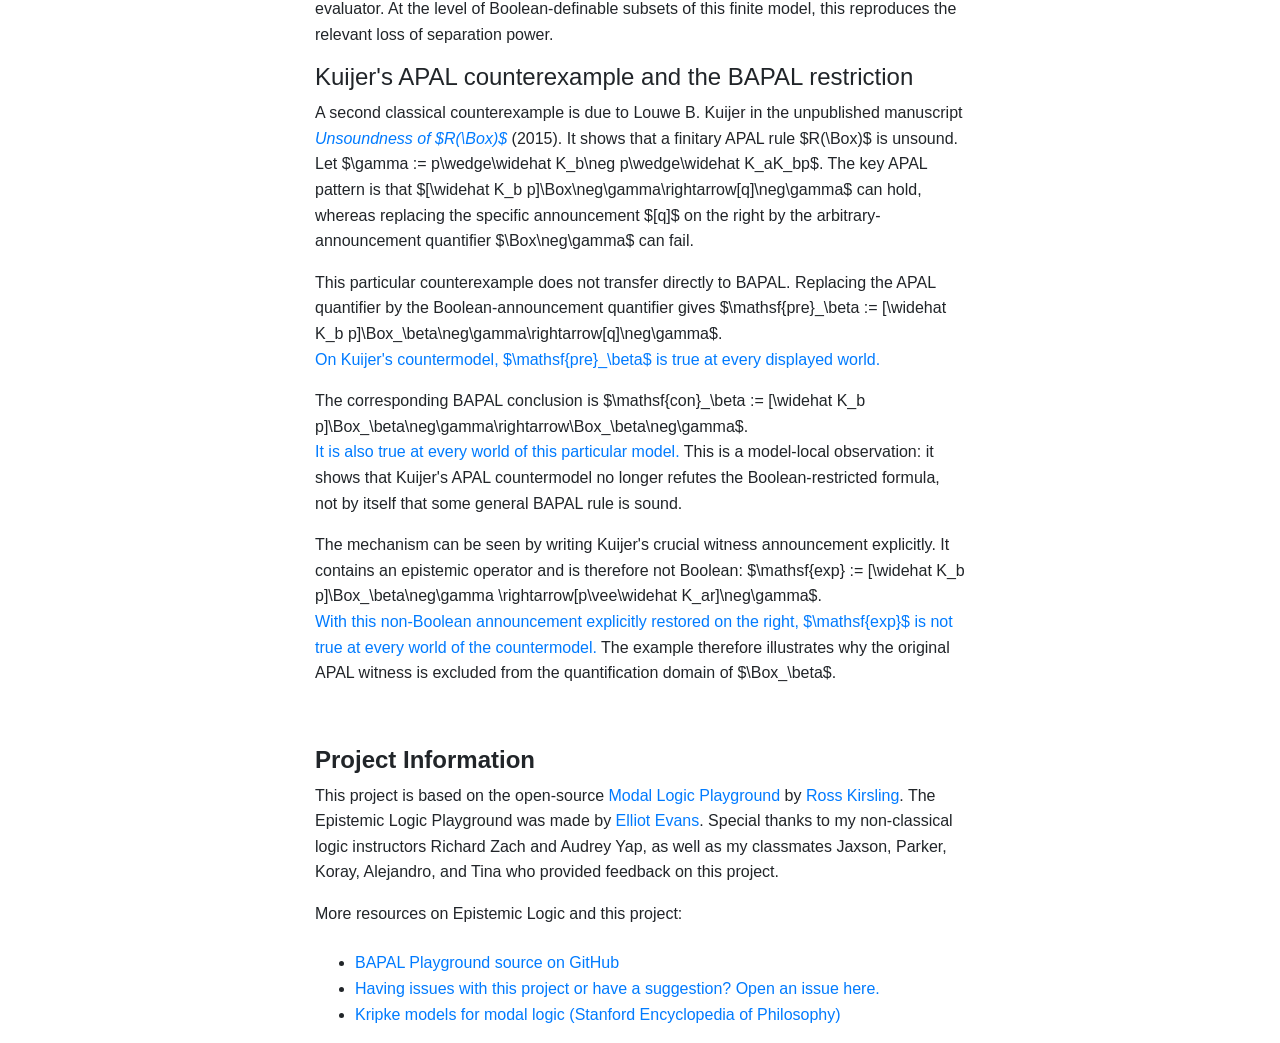
==== commit 4e423819: "add bilingual UI polish and persistent editor state" ====
--- a/index.html
+++ b/index.html
@@ -409,11 +409,92 @@
           <li><code>^~K{a}p</code>: there is a Boolean announcement after which agent <code>a</code> does not know <code>p</code>.</li>
           <li><code>^K{a}~K{b}p</code>: there is a Boolean announcement after which agent <code>a</code> knows that agent <code>b</code> does not know <code>p</code>.</li>
         </ul>
-        <p>
-          Further reading: Hans van Ditmarsch and Tim French,
-          <a href="https://doi.org/10.46298/lmcs-18(1:20)2022">"Quantifying over Boolean Announcements"</a>,
-          <em>Logical Methods in Computer Science</em>, 2022. The paper studies BAPAL as a
-          restriction of APAL where quantification is over Boolean announcements.
+        <h3>Two research counterexamples</h3>
+        <h4>Hans van Ditmarsch and Tim French: the vocabulary-extension issue</h4>
+        <p>
+          Hans van Ditmarsch and Tim French,
+          <a href="https://doi.org/10.46298/lmcs-18(1:20)2022"><em>Quantifying over Boolean Announcements</em></a>,
+          study BAPAL as the restriction of APAL in which quantified announcements are Boolean.
+          Lemma 3.15, statement (3.3), claimed that for $P\subseteq Q$,
+        </p>
+        <p>
+          $\forall A\in\mathcal L(P)\;\forall M_s(Q):
+          M_s(Q)\models A \Longrightarrow M_s(P)\models A.$
+        </p>
+        <p>
+          The claim is false. The issue was first noticed by Yiting Wang. The following finite-model
+          illustration uses $P=\{p\}$ and $Q=\{p,q\}$.
+          <a href="index.html?model=%3BApqS1a%2C1b%2C1c%2C1d%2C1e%2C2a%2C3b%2C%3BApS2a%2C2b%2C2c%2C2d%2C2e%2C1a%2C%3BAS3a%2C3b%2C3c%2C3d%2C3e%2C1b%2C&formula=%5EK%7Ba%7D~K%7Bb%7D~~p&s5=1&vars=2">
+            In the $Q$-side model, $w_1$ satisfies
+            $\Diamond_\beta K_a\widehat K_b\neg p$.
+          </a>
+          By contrast,
+          <a href="index.html?model=%3BApS2a%2C1a%2C1b%2C1c%2C1d%2C1e%2C3b%2C%3BApS1a%2C2a%2C2b%2C2c%2C2d%2C2e%2C%3BAS3a%2C3b%2C3c%2C3d%2C3e%2C1b%2C&formula=%5EK%7Ba%7D~K%7Bb%7D~~p&s5=1&vars=1">
+            the corresponding $P$-side illustration does not satisfy it at $w_1$.
+          </a>
+        </p>
+        <p>
+          A witnessing Boolean announcement on the $Q$ side is <code>(p &lt;-&gt; q)</code>. It is true
+          at $w_1$ (where $p,q$ are both true) and $w_3$ (where both are false), but false at $w_2$
+          (where $p$ is true and $q$ is false). Thus it removes exactly $w_2$ while retaining
+          $w_1,w_3$. After the update, the only remaining $a$-successor of $w_1$ is $w_1$, while
+          its $b$-successors still include a world where $p$ is false. Hence
+          $K_a\neg K_bp$ holds at $w_1$.
+        </p>
+        <p>
+          The playground does not literally shrink the model vocabulary from $Q$ to $P$: browser
+          atoms $p,q,r,s,t$ remain available. The $P$-side link is therefore a finite-model
+          simulation rather than a literal implementation of $M_s(P)$. It makes $q$ (and the other
+          unused atoms) false at every world, so they cannot refine the valuation classes used by
+          the BAPAL evaluator. At the level of Boolean-definable subsets of this finite model, this
+          reproduces the relevant loss of separation power.
+        </p>
+
+        <h4>Kuijer's APAL counterexample and the BAPAL restriction</h4>
+        <p>
+          A second classical counterexample is due to Louwe B. Kuijer in the unpublished manuscript
+          <a href="https://personal.us.es/hvd/APAL_counterexample.pdf"><em>Unsoundness of $R(\Box)$</em></a> (2015).
+          It shows that a finitary APAL rule $R(\Box)$ is unsound. Let
+          $\gamma := p\wedge\widehat K_b\neg p\wedge\widehat K_aK_bp$.
+          The key APAL pattern is that
+          $[\widehat K_b p]\Box\neg\gamma\rightarrow[q]\neg\gamma$ can hold,
+          whereas replacing the specific announcement $[q]$ on the right by the arbitrary-announcement
+          quantifier $\Box\neg\gamma$ can fail.
+        </p>
+        <p>
+          This particular counterexample does not transfer directly to BAPAL. Replacing the APAL
+          quantifier by the Boolean-announcement quantifier gives
+          $\mathsf{pre}_\beta :=
+          [\widehat K_b p]\Box_\beta\neg\gamma\rightarrow[q]\neg\gamma$.
+          <br>
+          <a href="index.html?model=%3BApS1a%2C1b%2C1c%2C1d%2C1e%2C2a%2C3b%2C%3BApS2a%2C2b%2C2c%2C2d%2C2e%2C1a%2C5b%2C%3BAS3a%2C3b%2C3c%2C3d%2C3e%2C1b%2C4a%2C%3BArS4a%2C4b%2C4c%2C4d%2C4e%2C3a%2C%3BAS5a%2C5b%2C5c%2C5d%2C5e%2C2b%2C6a%2C%3BAS6a%2C6b%2C6c%2C6d%2C6e%2C5a%2C&formula=+%5B~K%7Bb%7D~p%5D~%5E~~%28p+%26+~K%7Bb%7D~~p+%26+~K%7Ba%7D~K%7Bb%7Dp%29+->+%5Bq%5D~%28p+%26+~K%7Bb%7D~~p+%26+~K%7Ba%7D~K%7Bb%7Dp%29&s5=1&vars=3">
+            On Kuijer's countermodel, $\mathsf{pre}_\beta$ is true at every displayed world.
+          </a>
+        </p>
+        <p>
+          The corresponding BAPAL conclusion is
+          $\mathsf{con}_\beta :=
+          [\widehat K_b p]\Box_\beta\neg\gamma\rightarrow\Box_\beta\neg\gamma$.
+          <br>
+          <a href="index.html?model=%3BApS1a%2C1b%2C1c%2C1d%2C1e%2C2a%2C3b%2C%3BApS2a%2C2b%2C2c%2C2d%2C2e%2C1a%2C5b%2C%3BAS3a%2C3b%2C3c%2C3d%2C3e%2C1b%2C4a%2C%3BArS4a%2C4b%2C4c%2C4d%2C4e%2C3a%2C%3BAS5a%2C5b%2C5c%2C5d%2C5e%2C2b%2C6a%2C%3BAS6a%2C6b%2C6c%2C6d%2C6e%2C5a%2C&formula=%5B~K%7Bb%7D~p%5D~%5E~~%28p+%26+~K%7Bb%7D~~p+%26+~K%7Ba%7D~K%7Bb%7Dp%29+->+~%5E~~%28p+%26+~K%7Bb%7D~~p+%26+~K%7Ba%7D~K%7Bb%7Dp%29&s5=1&vars=3">
+            It is also true at every world of this particular model.
+          </a>
+          This is a model-local observation: it shows that Kuijer's APAL countermodel no longer
+          refutes the Boolean-restricted formula, not by itself that some general BAPAL rule is sound.
+        </p>
+        <p>
+          The mechanism can be seen by writing Kuijer's crucial witness announcement explicitly.
+          It contains an epistemic operator and is therefore not Boolean:
+          $\mathsf{exp} :=
+          [\widehat K_b p]\Box_\beta\neg\gamma
+          \rightarrow[p\vee\widehat K_ar]\neg\gamma$.
+          <br>
+          <a href="index.html?model=%3BApS1a%2C1b%2C1c%2C1d%2C1e%2C2a%2C3b%2C%3BApS2a%2C2b%2C2c%2C2d%2C2e%2C1a%2C5b%2C%3BAS3a%2C3b%2C3c%2C3d%2C3e%2C1b%2C4a%2C%3BArS4a%2C4b%2C4c%2C4d%2C4e%2C3a%2C%3BAS5a%2C5b%2C5c%2C5d%2C5e%2C2b%2C6a%2C%3BAS6a%2C6b%2C6c%2C6d%2C6e%2C5a%2C&formula=%5B~K%7Bb%7D~p%5D~%5E~~%28p+%26+~K%7Bb%7D~~p+%26+~K%7Ba%7D~K%7Bb%7Dp%29+->%5Bp+%7C~K%7Ba%7D~r%5D~%28p+%26+~K%7Bb%7D~~p+%26+~K%7Ba%7D~K%7Bb%7Dp%29&s5=1&vars=3">
+            With this non-Boolean announcement explicitly restored on the right,
+            $\mathsf{exp}$ is not true at every world of the countermodel.
+          </a>
+          The example therefore illustrates why the original APAL witness is excluded from the
+          quantification domain of $\Box_\beta$.
         </p>
       </section>
       <section class="text-section">
@@ -445,6 +526,7 @@
   <script src="js/MPL.js"></script>
   <script src="js/schema-v1.js"></script>
   <script src="js/s5-policy.js"></script>
+  <script src="js/ui-state-bootstrap.js"></script>
   <script src="js/app.js"></script>
   <script src="js/ui-polish.js"></script>
 </html>
--- a/css/ui-polish.css
+++ b/css/ui-polish.css
@@ -1,5 +1,5 @@
-/* Small post-Stage-0 UI polish layer.
-   This file intentionally changes presentation only. */
+/* Post-Stage-0 presentation and usability layer.
+   This file intentionally does not change logical semantics. */
 
 .language-switch {
   position: absolute;
@@ -22,9 +22,10 @@
 }
 
 /*
- * The browser/OS crosshair can become white on the white graph canvas.
- * Use an explicit black crosshair with a white outline so it remains visible
- * on both light and dark node/link backgrounds.
+ * Some browser/OS themes render the built-in crosshair in white, which makes
+ * it almost invisible on the white graph canvas.  Use an explicit black
+ * crosshair with a white outline so it remains visible on both light and dark
+ * graph content.
  */
 svg.edit:not(.active):not(.ctrl) {
   cursor:
@@ -36,3 +37,73 @@
 #s5-edit-message {
   line-height: 1.4;
 }
+
+/*
+ * app.js still owns the original <input> and reads its value.  ui-polish.js
+ * keeps that input as a hidden storage bridge and exposes this larger textarea
+ * to the user.  Long formulas soft-wrap visually without inserting newlines
+ * into the formula string.
+ */
+#eval-pane .eval-input .formula-storage-input {
+  display: none !important;
+}
+
+#eval-pane .eval-input .formula-input-expanded {
+  box-sizing: border-box;
+  display: block;
+  width: 100%;
+  min-height: 86px;
+  max-height: 190px;
+  margin: 6px 0 8px;
+  padding: 8px 10px;
+  resize: vertical;
+  overflow: auto;
+  white-space: pre-wrap;
+  overflow-wrap: anywhere;
+  word-break: break-word;
+  font-family: Monaco, Menlo, Consolas, "Courier New", monospace;
+  font-size: 12px;
+  line-height: 1.45;
+}
+
+#eval-pane .eval-input .formula-input-expanded:focus {
+  border-color: #80bdff;
+  box-shadow: 0 0 0 0.2rem rgba(0, 123, 255, 0.18);
+  outline: 0;
+}
+
+.formula-input-help {
+  color: #6c757d;
+  font-size: 11px;
+  line-height: 1.3;
+  margin: -3px 0 8px;
+}
+
+/*
+ * Long rendered formulas used to disappear beyond the right edge of app-body.
+ * Give the formula banner the full graph width.  MathJax v2 automatic
+ * linebreaking is enabled from ui-polish.js; horizontal scrolling remains a
+ * fallback for expressions with no legal mathematical break point.
+ */
+#app-body .current-formula {
+  left: 320px;
+  right: 8px;
+  width: auto;
+  max-width: none;
+  max-height: 150px;
+  box-sizing: border-box;
+  overflow-x: auto;
+  overflow-y: auto;
+  white-space: normal;
+  overflow-wrap: anywhere;
+  z-index: 8;
+  border-bottom-left-radius: 4px;
+}
+
+#app-body .current-formula .MathJax,
+#app-body .current-formula .MathJax_CHTML,
+#app-body .current-formula .MathJax_SVG {
+  max-width: 100%;
+}
+
+/* Make the UI-state parameters unobtrusive; no visual control is needed. */
